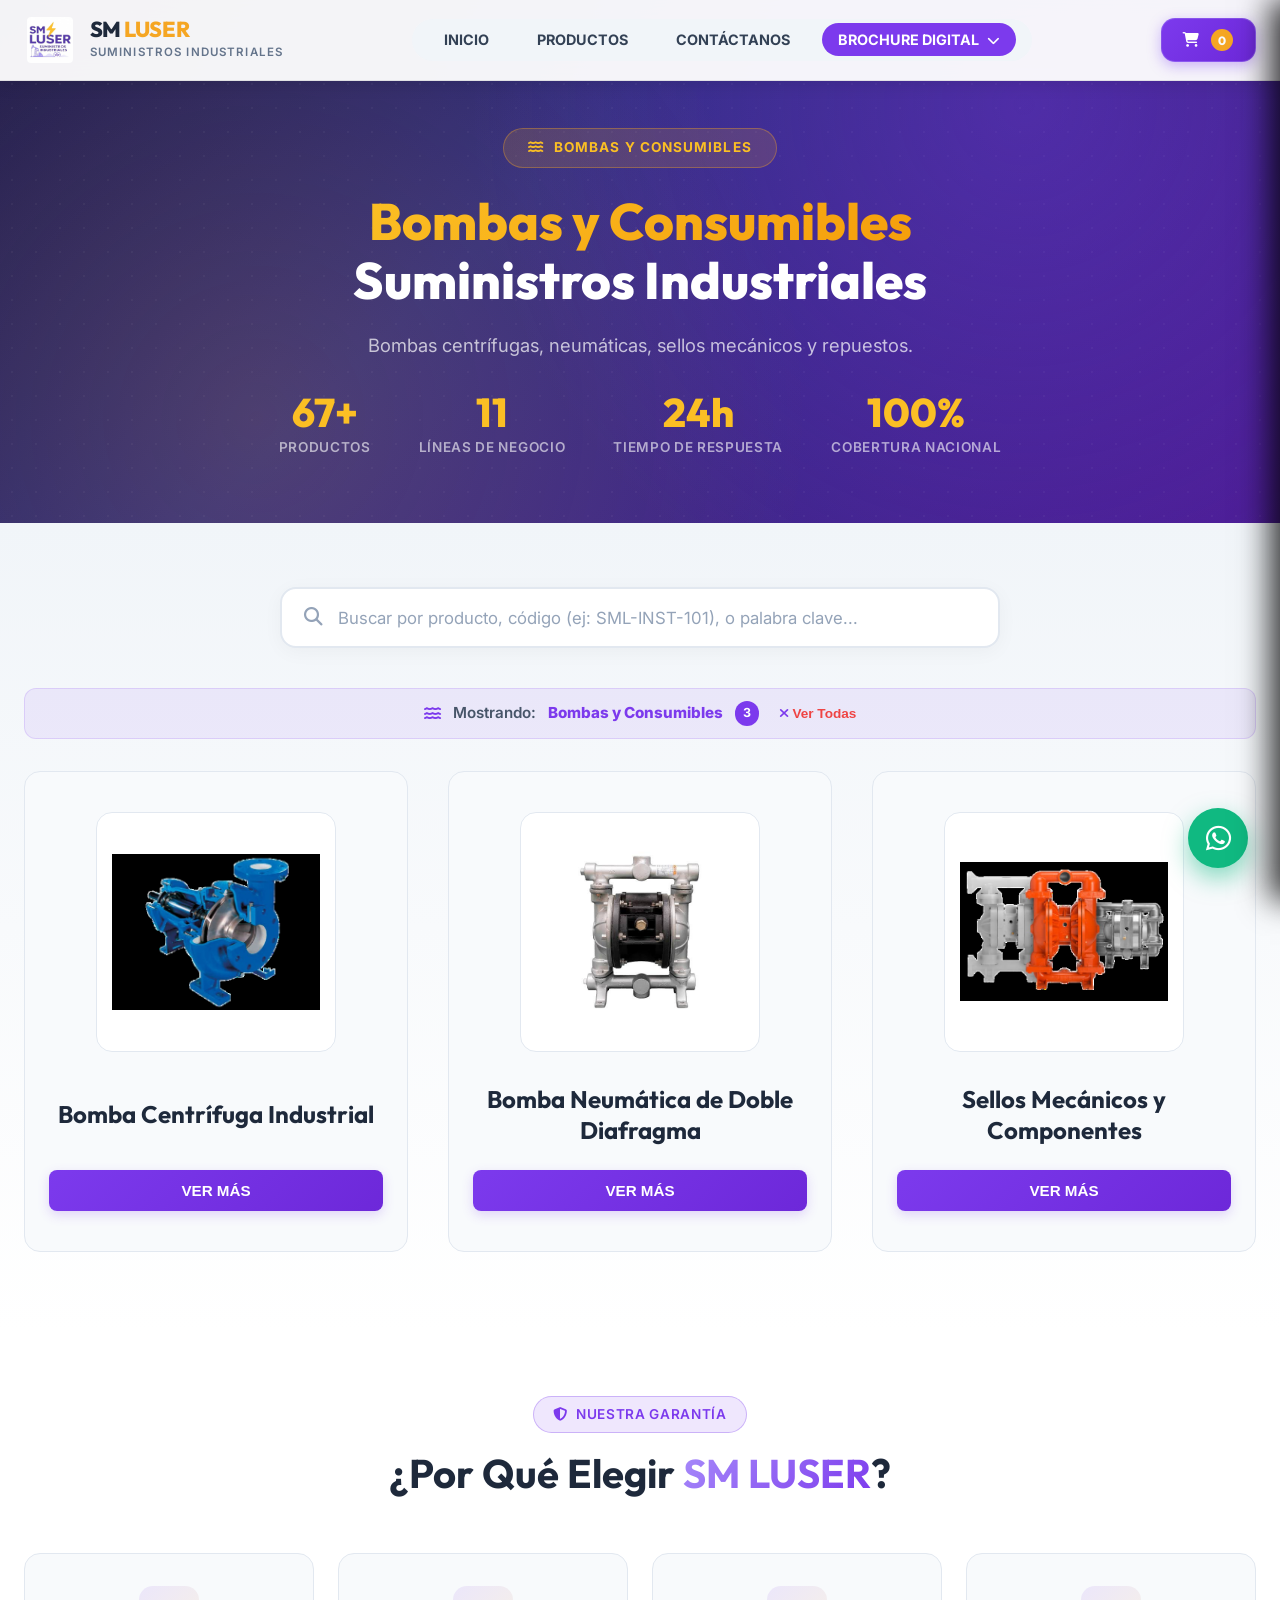
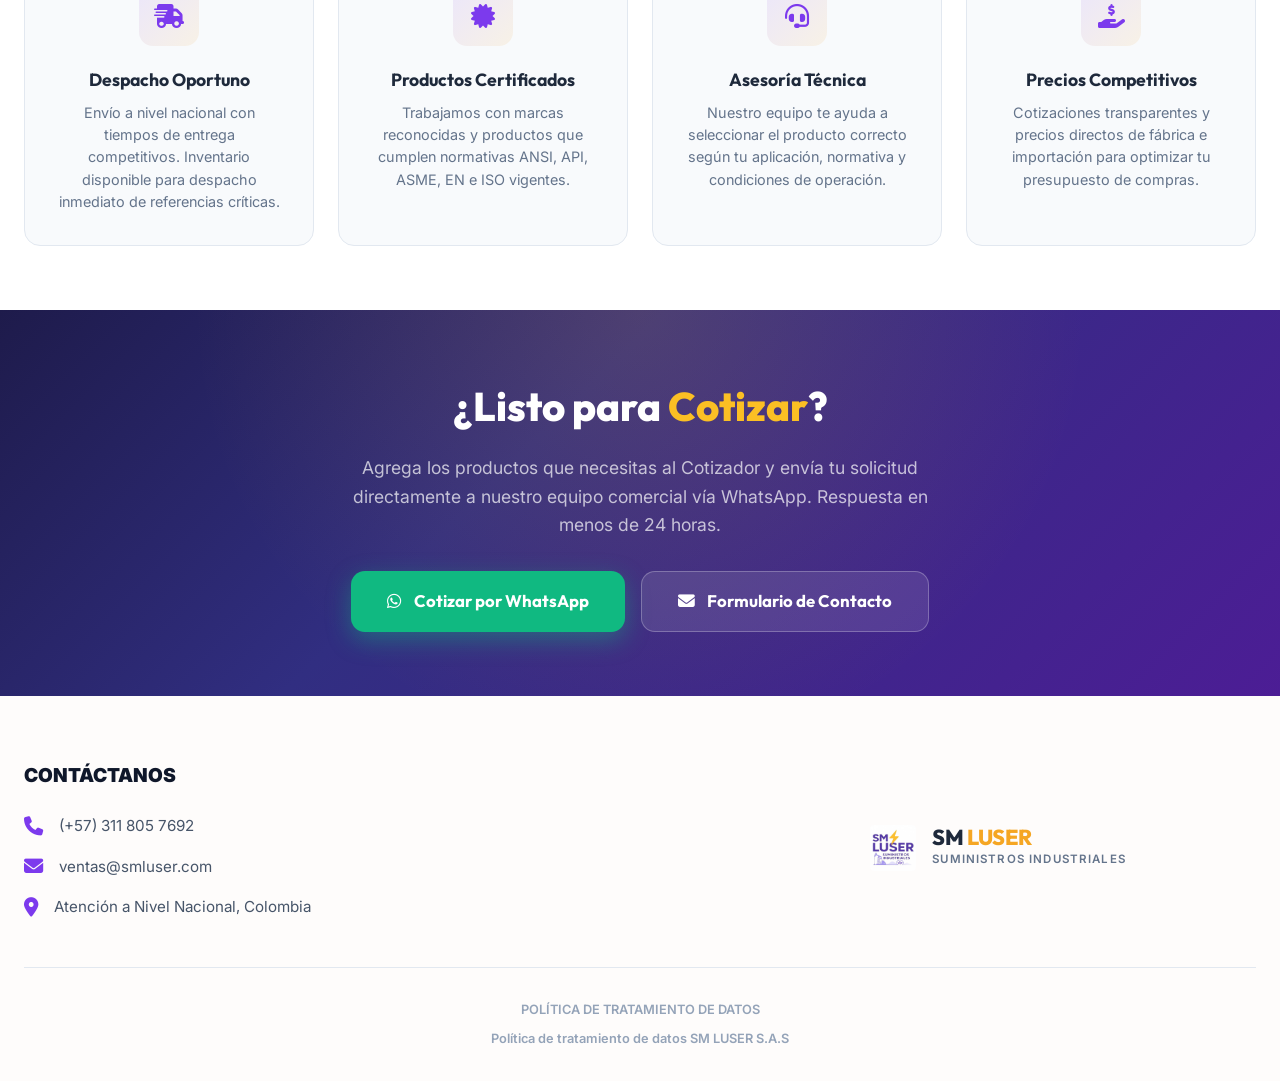
==== bombas.html @ fc77c881 "Actualizar dropdown nav en TODAS las páginas: links directos a cada línea" ====
<!DOCTYPE html>
<html lang="es">
<head>
  <meta charset="UTF-8">
  <meta name="viewport" content="width=device-width, initial-scale=1.0">
  <title>SM LUSER | Brochure Digital — Catálogo de Suministros Industriales</title>
  
  <!-- SEO & Meta Etiquetas -->
  <meta name="description" content="Brochure Digital SM LUSER — Explora nuestras 11 líneas de suministros industriales: Instrumentación, Bombas, Válvulas, Transmisión, Herramientas, EPP, Material Eléctrico y más. Cotiza en línea vía WhatsApp.">
  <meta name="keywords" content="Brochure Digital, Catálogo Industrial, SM LUSER, Suministros Industriales, Instrumentación, Bombas, Válvulas, Rodamientos, EPP, Herramientas, Material Eléctrico, Colombia, Cotizador WhatsApp">

  <!-- Fuentes Tipográficas Google Fonts -->
  <link rel="preconnect" href="https://fonts.googleapis.com">
  <link rel="preconnect" href="https://fonts.gstatic.com" crossorigin>
  <link href="https://fonts.googleapis.com/css2?family=Inter:wght@300;400;500;600;700&family=Outfit:wght@500;600;700;800&display=swap" rel="stylesheet">

  <!-- Iconos FontAwesome 6 -->
  <link rel="stylesheet" href="https://cdnjs.cloudflare.com/ajax/libs/font-awesome/6.4.0/css/all.min.css">

  <!-- Estilos Principales -->
  <link rel="stylesheet" href="css/styles.css">

  <!-- Estilos Exclusivos del Brochure -->
  <style>
    /* ─── BROCHURE HERO BANNER ─── */
    .brochure-hero {
      position: relative;
      z-index: 10;
      background: linear-gradient(135deg, #1e1b4b 0%, #312e81 40%, #4c1d95 100%);
      padding: 6rem 0 4rem;
      overflow: hidden;
    }
    .brochure-hero::before {
      content: '';
      position: absolute;
      top: 0; left: 0; right: 0; bottom: 0;
      background-image: 
        radial-gradient(circle at 20% 80%, rgba(245,166,35,0.15) 0%, transparent 50%),
        radial-gradient(circle at 80% 20%, rgba(124,58,237,0.3) 0%, transparent 50%),
        radial-gradient(rgba(255,255,255,0.04) 1px, transparent 1px);
      background-size: 100% 100%, 100% 100%, 24px 24px;
      pointer-events: none;
    }
    .brochure-hero-content {
      position: relative;
      z-index: 2;
      text-align: center;
      max-width: 860px;
      margin: 0 auto;
    }
    .brochure-hero-badge {
      display: inline-flex;
      align-items: center;
      gap: 0.6rem;
      padding: 0.5rem 1.5rem;
      background: rgba(245,166,35,0.15);
      border: 1px solid rgba(245,166,35,0.35);
      border-radius: 999px;
      color: #fbbf24;
      font-size: 0.85rem;
      font-weight: 700;
      letter-spacing: 0.08em;
      text-transform: uppercase;
      margin-bottom: 1.5rem;
      animation: fadeInDown 0.6s ease;
    }
    .brochure-hero-title {
      font-family: var(--font-heading);
      font-size: 3.2rem;
      font-weight: 800;
      color: #ffffff;
      line-height: 1.15;
      margin-bottom: 1.25rem;
      animation: fadeInDown 0.7s ease;
    }
    .brochure-hero-title span {
      background: linear-gradient(135deg, #fbbf24 0%, #f59e0b 100%);
      -webkit-background-clip: text;
      -webkit-text-fill-color: transparent;
    }
    .brochure-hero-subtitle {
      color: rgba(255,255,255,0.7);
      font-size: 1.15rem;
      line-height: 1.65;
      max-width: 680px;
      margin: 0 auto 2rem;
      animation: fadeInDown 0.8s ease;
    }
    .brochure-hero-stats {
      display: flex;
      justify-content: center;
      gap: 3rem;
      flex-wrap: wrap;
      animation: fadeInUp 0.9s ease;
    }
    .brochure-stat {
      text-align: center;
    }
    .brochure-stat-number {
      font-family: var(--font-heading);
      font-size: 2.5rem;
      font-weight: 800;
      color: #fbbf24;
      line-height: 1;
    }
    .brochure-stat-label {
      color: rgba(255,255,255,0.6);
      font-size: 0.85rem;
      font-weight: 600;
      text-transform: uppercase;
      letter-spacing: 0.05em;
      margin-top: 0.35rem;
    }

    @keyframes fadeInDown {
      from { opacity: 0; transform: translateY(-20px); }
      to { opacity: 1; transform: translateY(0); }
    }
    @keyframes fadeInUp {
      from { opacity: 0; transform: translateY(20px); }
      to { opacity: 1; transform: translateY(0); }
    }

    /* ─── LÍNEAS DE NEGOCIO (CATEGORY SHOWCASE) ─── */
    .brochure-lines-section {
      position: relative;
      z-index: 10;
      background: #ffffff;
      padding: 4rem 0 3rem;
    }
    .brochure-lines-grid {
      display: grid;
      grid-template-columns: repeat(auto-fill, minmax(180px, 1fr));
      gap: 1.25rem;
      margin-top: 2.5rem;
    }
    .brochure-line-card {
      background: #f8fafc;
      border: 1px solid #e2e8f0;
      border-radius: 16px;
      padding: 1.75rem 1rem;
      text-align: center;
      cursor: pointer;
      transition: all 0.3s cubic-bezier(0.4, 0, 0.2, 1);
      position: relative;
      overflow: hidden;
    }
    .brochure-line-card::before {
      content: '';
      position: absolute;
      top: 0; left: 0; right: 0;
      height: 3px;
      background: linear-gradient(90deg, var(--color-accent-purple), var(--color-accent-amber));
      opacity: 0;
      transition: opacity 0.3s ease;
    }
    .brochure-line-card:hover {
      transform: translateY(-6px);
      box-shadow: 0 12px 35px rgba(124,58,237,0.15);
      border-color: rgba(124,58,237,0.25);
    }
    .brochure-line-card:hover::before {
      opacity: 1;
    }
    .brochure-line-card.active-line {
      background: linear-gradient(135deg, #7c3aed 0%, #6d28d9 100%);
      border-color: transparent;
      color: #fff;
      box-shadow: 0 8px 25px rgba(124,58,237,0.35);
    }
    .brochure-line-icon {
      width: 56px;
      height: 56px;
      margin: 0 auto 1rem;
      border-radius: 14px;
      background: rgba(124,58,237,0.1);
      border: 1px solid rgba(124,58,237,0.2);
      display: flex;
      align-items: center;
      justify-content: center;
      font-size: 1.4rem;
      color: var(--color-accent-purple);
      transition: all 0.3s ease;
    }
    .brochure-line-card.active-line .brochure-line-icon {
      background: rgba(255,255,255,0.15);
      border-color: rgba(255,255,255,0.25);
      color: #fbbf24;
    }
    .brochure-line-card:hover .brochure-line-icon {
      transform: scale(1.1);
    }
    .brochure-line-name {
      font-family: var(--font-heading);
      font-size: 0.88rem;
      font-weight: 700;
      color: #334155;
      line-height: 1.3;
    }
    .brochure-line-card.active-line .brochure-line-name {
      color: #ffffff;
    }
    .brochure-line-count {
      display: inline-block;
      margin-top: 0.5rem;
      padding: 0.2rem 0.6rem;
      background: rgba(124,58,237,0.1);
      color: var(--color-accent-purple);
      font-size: 0.72rem;
      font-weight: 700;
      border-radius: 999px;
    }
    .brochure-line-card.active-line .brochure-line-count {
      background: rgba(255,255,255,0.2);
      color: #fbbf24;
    }

    /* ─── CATÁLOGO CON BUSCADOR ─── */
    .brochure-catalog-section {
      position: relative;
      z-index: 10;
      background: linear-gradient(180deg, #f1f5f9 0%, #ffffff 100%);
      padding: 4rem 0 5rem;
    }
    .brochure-search-container {
      max-width: 720px;
      margin: 0 auto 2.5rem;
    }
    .brochure-search-group {
      position: relative;
      display: flex;
      align-items: center;
    }
    .brochure-search-group .search-icon {
      position: absolute;
      left: 1.5rem;
      color: #94a3b8;
      font-size: 1.15rem;
      pointer-events: none;
    }
    .brochure-search-input {
      width: 100%;
      padding: 1.15rem 3.5rem 1.15rem 3.5rem;
      background: #ffffff;
      border: 2px solid #e2e8f0;
      border-radius: 16px;
      color: #1e293b;
      font-family: var(--font-body);
      font-size: 1.05rem;
      transition: all 0.3s ease;
      box-shadow: 0 4px 20px rgba(0,0,0,0.04);
    }
    .brochure-search-input:focus {
      outline: none;
      border-color: var(--color-accent-purple);
      box-shadow: 0 0 0 4px rgba(124,58,237,0.1), 0 8px 30px rgba(0,0,0,0.06);
    }
    .brochure-search-input::placeholder {
      color: #94a3b8;
    }
    .brochure-search-clear {
      position: absolute;
      right: 1.25rem;
      background: none;
      border: none;
      color: #94a3b8;
      cursor: pointer;
      font-size: 1.1rem;
      display: none;
      transition: color 0.2s;
    }
    .brochure-search-clear:hover {
      color: #ef4444;
    }

    /* Active category indicator */
    .brochure-active-category-bar {
      display: flex;
      align-items: center;
      justify-content: center;
      gap: 0.75rem;
      padding: 0.75rem 1.5rem;
      background: rgba(124,58,237,0.08);
      border: 1px solid rgba(124,58,237,0.15);
      border-radius: 12px;
      margin-bottom: 2rem;
      font-size: 0.95rem;
      color: #475569;
      font-weight: 600;
    }
    .brochure-active-category-bar i {
      color: var(--color-accent-purple);
    }
    .brochure-active-category-bar .cat-name {
      color: var(--color-accent-purple);
      font-weight: 800;
    }
    .brochure-active-category-bar .cat-count {
      background: var(--color-accent-purple);
      color: #fff;
      padding: 0.15rem 0.5rem;
      border-radius: 999px;
      font-size: 0.78rem;
      font-weight: 700;
    }
    .brochure-active-category-bar .btn-clear-filter {
      background: none;
      border: none;
      color: #ef4444;
      cursor: pointer;
      font-size: 0.85rem;
      font-weight: 700;
      margin-left: 0.5rem;
      transition: opacity 0.2s;
    }
    .brochure-active-category-bar .btn-clear-filter:hover {
      opacity: 0.7;
    }

    /* Products grid enhanced */
    .brochure-products-grid {
      display: grid;
      grid-template-columns: repeat(auto-fill, minmax(310px, 1fr));
      gap: 1.75rem;
    }

    /* ─── SECCIÓN CONFIANZA ─── */
    .brochure-trust-section {
      position: relative;
      z-index: 10;
      background: #ffffff;
      padding: 4rem 0;
    }
    .brochure-trust-grid {
      display: grid;
      grid-template-columns: repeat(auto-fit, minmax(260px, 1fr));
      gap: 1.5rem;
      margin-top: 2.5rem;
    }
    .brochure-trust-card {
      background: #f8fafc;
      border: 1px solid #e2e8f0;
      border-radius: 16px;
      padding: 2rem;
      text-align: center;
      transition: all 0.3s ease;
    }
    .brochure-trust-card:hover {
      transform: translateY(-4px);
      box-shadow: 0 10px 30px rgba(0,0,0,0.06);
      border-color: rgba(124,58,237,0.2);
    }
    .brochure-trust-icon {
      width: 60px;
      height: 60px;
      margin: 0 auto 1.25rem;
      border-radius: 14px;
      background: linear-gradient(135deg, rgba(124,58,237,0.1), rgba(245,166,35,0.1));
      display: flex;
      align-items: center;
      justify-content: center;
      font-size: 1.5rem;
      color: var(--color-accent-purple);
    }
    .brochure-trust-card h4 {
      font-family: var(--font-heading);
      font-size: 1.1rem;
      font-weight: 700;
      color: #1e293b;
      margin-bottom: 0.5rem;
    }
    .brochure-trust-card p {
      color: #64748b;
      font-size: 0.9rem;
      line-height: 1.55;
    }

    /* ─── CTA SECTION ─── */
    .brochure-cta-section {
      position: relative;
      z-index: 10;
      background: linear-gradient(135deg, #1e1b4b 0%, #312e81 40%, #4c1d95 100%);
      padding: 4rem 0;
      text-align: center;
      overflow: hidden;
    }
    .brochure-cta-section::before {
      content: '';
      position: absolute;
      top: 0; left: 0; right: 0; bottom: 0;
      background: radial-gradient(circle at 50% 0%, rgba(245,166,35,0.15) 0%, transparent 60%);
      pointer-events: none;
    }
    .brochure-cta-content {
      position: relative;
      z-index: 2;
    }
    .brochure-cta-title {
      font-family: var(--font-heading);
      font-size: 2.5rem;
      font-weight: 800;
      color: #fff;
      margin-bottom: 1rem;
    }
    .brochure-cta-title span {
      color: #fbbf24;
    }
    .brochure-cta-text {
      color: rgba(255,255,255,0.7);
      font-size: 1.1rem;
      max-width: 600px;
      margin: 0 auto 2rem;
    }
    .brochure-cta-actions {
      display: flex;
      justify-content: center;
      gap: 1rem;
      flex-wrap: wrap;
    }
    .brochure-cta-btn {
      display: inline-flex;
      align-items: center;
      gap: 0.75rem;
      padding: 1rem 2.25rem;
      border-radius: 14px;
      font-family: var(--font-heading);
      font-weight: 700;
      font-size: 1.05rem;
      text-decoration: none;
      transition: all 0.3s ease;
      border: none;
      cursor: pointer;
    }
    .brochure-cta-btn.primary {
      background: #10b981;
      color: #fff;
      box-shadow: 0 8px 25px rgba(16,185,129,0.4);
    }
    .brochure-cta-btn.primary:hover {
      background: #059669;
      transform: translateY(-3px);
      box-shadow: 0 12px 35px rgba(16,185,129,0.5);
    }
    .brochure-cta-btn.secondary {
      background: rgba(255,255,255,0.1);
      color: #fff;
      border: 1px solid rgba(255,255,255,0.25);
    }
    .brochure-cta-btn.secondary:hover {
      background: rgba(255,255,255,0.2);
      transform: translateY(-3px);
    }

    /* ─── RESPONSIVE ─── */
    @media (max-width: 1024px) {
      .brochure-hero-title { font-size: 2.5rem; }
      .brochure-lines-grid { grid-template-columns: repeat(auto-fill, minmax(150px, 1fr)); }
      .brochure-cta-title { font-size: 2rem; }
    }
    @media (max-width: 768px) {
      .brochure-hero { padding: 5rem 0 3rem; }
      .brochure-hero-title { font-size: 2rem; }
      .brochure-hero-stats { gap: 1.5rem; }
      .brochure-stat-number { font-size: 2rem; }
      .brochure-lines-grid { grid-template-columns: repeat(auto-fill, minmax(130px, 1fr)); gap: 0.75rem; }
      .brochure-line-card { padding: 1.25rem 0.75rem; }
      .brochure-line-icon { width: 46px; height: 46px; font-size: 1.1rem; }
      .brochure-products-grid { grid-template-columns: 1fr; }
      .brochure-cta-title { font-size: 1.6rem; }
      .brochure-cta-actions { flex-direction: column; align-items: center; }
    }
    @media (max-width: 480px) {
      .brochure-hero-title { font-size: 1.65rem; }
      .brochure-hero-subtitle { font-size: 0.95rem; }
      .brochure-lines-grid { grid-template-columns: repeat(3, 1fr); }
      .brochure-line-name { font-size: 0.75rem; }
    }
  </style>
</head>
<body>

  <!-- VIDEO FIJO DE FONDO -->
  <video autoplay muted loop playsinline class="hero-bg-video-fixed">
    <source src="images/Video inicio.mp4" type="video/mp4">
  </video>
  <div class="video-overlay-fixed"></div>

  <!-- HEADER ESTILO TERMOVAL -->
  <header class="header termoval-header">
    <div class="container header-container">
      <a href="index.html" class="logo-wrapper">
        <div class="logo-img-container" style="border: none; box-shadow: none; background: transparent;">
          <img src="images/SM LUSER.jpg" alt="SM LUSER Logo" onerror="this.style.display='none'; document.getElementById('logoFallback').style.display='block';">
          <span id="logoFallback" class="logo-fallback-badge" style="display: none;">SM</span>
        </div>
        <div class="logo-text-block">
          <span class="logo-brand-name">SM <span>LUSER</span></span>
          <span class="logo-brand-tagline">Suministros Industriales</span>
        </div>
      </a>

      <nav class="termoval-nav">
        <ul class="nav-menu termo-nav-menu">
          <li><a href="index.html" class="nav-link">INICIO</a></li>
          <li><a href="index.html#productos" class="nav-link">PRODUCTOS</a></li>
          <li><a href="contacto.html" class="nav-link">CONTÁCTANOS</a></li>
          <li class="nav-dropdown">
            <a href="catalogo.html" class="nav-link active-pill">BROCHURE DIGITAL <i class="fa-solid fa-chevron-down" style="font-size: 0.8rem; margin-left: 5px;"></i></a>
            <div class="nav-dropdown-content">
              <a href="instrumentacion.html">Instrumentación</a>
              <a href="bombas.html">Bombas y Consumibles</a>
              <a href="fluidos.html">Manejo y Control de Fluidos</a>
              <a href="transmision.html">Transmisión de Potencia</a>
              <a href="herramientas_ind.html">Herramientas Industriales</a>
              <a href="electrico.html">Productos Eléctricos</a>
              <a href="herramientas_man.html">Herramientas Manuales</a>
              <a href="mangueras.html">Mangueras y Conectores</a>
              <a href="pinturas.html">Pinturas</a>
              <a href="epp.html">Elementos de Protección</a>
              <a href="lubricantes.html">Lubricantes y Adhesivos</a>
            </div>
          </li>
      </nav>

      <div class="header-actions">
        <button class="btn-header-cotizador" onclick="toggleCotizadorDrawer(true)">
          <i class="fa-solid fa-cart-shopping"></i>
          <span class="cotizador-counter-badge">0</span>
        </button>
        <button class="mobile-nav-toggle" aria-label="Menú Móvil">
          <i class="fa-solid fa-bars"></i>
        </button>
      </div>
    </div>
  </header>

  <!-- BROCHURE HERO BANNER -->
  <section class="brochure-hero" style="padding-top: 8rem;">
    <div class="container">
      <div class="brochure-hero-content">
        <span class="brochure-hero-badge">
          <i class="fa-solid fa-book-open"></i> Brochure Digital 2025
        </span>
        <h1 class="brochure-hero-title">
          Catálogo Completo de<br><span>Suministros Industriales</span>
        </h1>
        <p class="brochure-hero-subtitle">
          Explora nuestras 11 líneas de negocio con más de 30 referencias especializadas. 
          Encuentra el producto que necesitas y solicita tu cotización directa por WhatsApp.
        </p>
        <div class="brochure-hero-stats">
          <div class="brochure-stat">
            <div class="brochure-stat-number" id="statProducts">30+</div>
            <div class="brochure-stat-label">Productos</div>
          </div>
          <div class="brochure-stat">
            <div class="brochure-stat-number">11</div>
            <div class="brochure-stat-label">Líneas de Negocio</div>
          </div>
          <div class="brochure-stat">
            <div class="brochure-stat-number">24h</div>
            <div class="brochure-stat-label">Tiempo de Respuesta</div>
          </div>
          <div class="brochure-stat">
            <div class="brochure-stat-number">100%</div>
            <div class="brochure-stat-label">Cobertura Nacional</div>
          </div>
        </div>
      </div>
    </div>
  </section>



  <!-- CATÁLOGO DE PRODUCTOS -->
  <section id="catalogo" class="brochure-catalog-section">
    <div class="container">
      <!-- Buscador -->
      <div class="brochure-search-container" style="margin-bottom: 1rem;">
        <div class="brochure-search-group">
          <i class="fa-solid fa-magnifying-glass search-icon"></i>
          <input type="text" id="searchInput" class="brochure-search-input" placeholder="Buscar por producto, código (ej: SML-INST-101), o palabra clave...">
          <button id="searchClearBtn" class="brochure-search-clear" onclick="resetSearch()"><i class="fa-solid fa-xmark"></i></button>
        </div>
      </div>

      <!-- Submenú de Líneas de Negocio -->
      <div id="categoryTabsContainer" class="brochure-category-tabs" style="display: flex; gap: 1rem; overflow-x: auto; padding: 1rem 0; margin-bottom: 2rem; border-bottom: 2px solid #f1f5f9; scrollbar-width: none; -ms-overflow-style: none;"></div>
      <style>
        .brochure-category-tabs::-webkit-scrollbar { display: none; }
        .brochure-category-tabs .category-tab-btn {
          flex: 0 0 auto; padding: 0.75rem 1.5rem; border: none; background: #f8fafc; border-radius: 50px; font-weight: 600; color: #475569; cursor: pointer; transition: all 0.3s;
        }
        .brochure-category-tabs .category-tab-btn:hover { background: #e2e8f0; color: #0f172a; }
        .brochure-category-tabs .category-tab-btn.active { background: #7c3aed; color: #fff; box-shadow: 0 4px 12px rgba(124,58,237,0.3); }
        .brochure-category-tabs .category-tab-btn i { margin-right: 0.5rem; }
        .brochure-category-tabs .category-tab-count { margin-left: 0.5rem; background: rgba(0,0,0,0.1); padding: 2px 8px; border-radius: 20px; font-size: 0.8rem; }
      </style>

      <!-- Subfiltros -->
      <div id="subfiltersContainer" class="subfilters-container"></div>

      <!-- Active Category Indicator -->
      <div id="activeCategoryBar" class="brochure-active-category-bar" style="display: none;"></div>

      <!-- Grid de Productos -->
      <div id="productsGrid" class="brochure-products-grid"></div>
    </div>
  </section>

  <!-- POR QUÉ ELEGIRNOS -->
  <section class="brochure-trust-section">
    <div class="container">
      <div class="section-title-wrapper">
        <span class="section-badge" style="color: var(--color-accent-purple);"><i class="fa-solid fa-shield-halved"></i> Nuestra Garantía</span>
        <h2 class="section-title">¿Por Qué Elegir <span>SM LUSER</span>?</h2>
      </div>
      <div class="brochure-trust-grid">
        <div class="brochure-trust-card">
          <div class="brochure-trust-icon"><i class="fa-solid fa-truck-fast"></i></div>
          <h4>Despacho Oportuno</h4>
          <p>Envío a nivel nacional con tiempos de entrega competitivos. Inventario disponible para despacho inmediato de referencias críticas.</p>
        </div>
        <div class="brochure-trust-card">
          <div class="brochure-trust-icon"><i class="fa-solid fa-certificate"></i></div>
          <h4>Productos Certificados</h4>
          <p>Trabajamos con marcas reconocidas y productos que cumplen normativas ANSI, API, ASME, EN e ISO vigentes.</p>
        </div>
        <div class="brochure-trust-card">
          <div class="brochure-trust-icon"><i class="fa-solid fa-headset"></i></div>
          <h4>Asesoría Técnica</h4>
          <p>Nuestro equipo te ayuda a seleccionar el producto correcto según tu aplicación, normativa y condiciones de operación.</p>
        </div>
        <div class="brochure-trust-card">
          <div class="brochure-trust-icon"><i class="fa-solid fa-hand-holding-dollar"></i></div>
          <h4>Precios Competitivos</h4>
          <p>Cotizaciones transparentes y precios directos de fábrica e importación para optimizar tu presupuesto de compras.</p>
        </div>
      </div>
    </div>
  </section>

  <!-- CTA: COTIZA AHORA -->
  <section class="brochure-cta-section">
    <div class="container">
      <div class="brochure-cta-content">
        <h2 class="brochure-cta-title">¿Listo para <span>Cotizar</span>?</h2>
        <p class="brochure-cta-text">
          Agrega los productos que necesitas al Cotizador y envía tu solicitud directamente a nuestro equipo comercial vía WhatsApp. Respuesta en menos de 24 horas.
        </p>
        <div class="brochure-cta-actions">
          <a href="https://wa.me/573118057692?text=Hola%20SM%20LUSER,%20quisiera%20solicitar%20una%20cotización%20de%20suministros%20industriales" target="_blank" class="brochure-cta-btn primary">
            <i class="fa-brands fa-whatsapp"></i> Cotizar por WhatsApp
          </a>
          <a href="contacto.html" class="brochure-cta-btn secondary">
            <i class="fa-solid fa-envelope"></i> Formulario de Contacto
          </a>
        </div>
      </div>
    </div>
  </section>

  <!-- FOOTER -->
  <footer id="contacto" class="termo-footer">
    <div class="container">
      <div class="termo-footer-grid">
        <div class="termo-footer-left">
          <h3 class="termo-footer-title">CONTÁCTANOS</h3>
          <ul class="termo-contact-list">
            <li><i class="fa-solid fa-phone"></i> (+57) 311 805 7692</li>
            <li><i class="fa-solid fa-envelope"></i> ventas@smluser.com</li>
            <li><i class="fa-solid fa-location-dot"></i> Atención a Nivel Nacional, Colombia</li>
          </ul>
        </div>
        <div class="termo-footer-center">
          <!-- Espacio para pagos o logos extras (opcional) -->
        </div>
        <div class="termo-footer-right">
          <a href="#" class="logo-wrapper termo-footer-logo-wrapper">
            <div class="logo-img-container" style="border: none; box-shadow: none; background: transparent;">
              <img src="images/SM LUSER.jpg" alt="SM LUSER Logo" onerror="this.style.display='none';">
            </div>
            <div class="logo-text-block">
              <span class="logo-brand-name">SM <span>LUSER</span></span>
              <span class="logo-brand-tagline">Suministros Industriales</span>
            </div>
          </a>
        </div>
      </div>
      <div class="termo-footer-bottom">
        <p>POLÍTICA DE TRATAMIENTO DE DATOS</p>
        <p>Política de tratamiento de datos SM LUSER S.A.S</p>
      </div>
    </div>
  </footer>

  <!-- PANEL LATERAL COTIZADOR -->
  <div id="drawerOverlay" class="drawer-overlay" onclick="toggleCotizadorDrawer(false)"></div>
  <div id="drawerPanel" class="drawer-panel">
    <div class="drawer-header">
      <h3><i class="fa-solid fa-cart-flatbed" style="color: var(--color-accent-amber);"></i> Mi Cotización SM LUSER</h3>
      <button class="drawer-close-btn" onclick="toggleCotizadorDrawer(false)"><i class="fa-solid fa-xmark"></i></button>
    </div>
    <div class="drawer-body">
      <div id="cartItemsList" class="cart-items-list"></div>
    </div>
    <div class="drawer-footer">
      <label for="quoteNotesInput" class="form-label" style="font-size: 0.85rem;">Observaciones / Detalles de Despacho (Opcional):</label>
      <textarea id="quoteNotesInput" class="quote-notes-input" placeholder="Ej. Requiero que incluya ficha técnica y envío a Medellín..."></textarea>
      <button class="btn-send-whatsapp-quote" onclick="sendWhatsAppQuote()">
        <i class="fa-brands fa-whatsapp"></i> Enviar Cotización a WhatsApp
      </button>
    </div>
  </div>

  <!-- MODAL FICHA TÉCNICA -->
  <div id="productModalBackdrop" class="modal-backdrop">
    <div class="modal-card">
      <button class="modal-close-btn" onclick="closeProductModal()"><i class="fa-solid fa-xmark"></i></button>
      <div id="productModalBody" class="modal-body"></div>
    </div>
  </div>

  <!-- BOTÓN FLOTANTE WHATSAPP -->
  <a href="https://wa.me/573118057692?text=Hola%20SM%20LUSER,%20quisiera%20solicitar%20información%20sobre%20sus%20productos" 
     target="_blank" 
     class="whatsapp-float-btn" 
     title="Chatear por WhatsApp con SM LUSER">
    <i class="fa-brands fa-whatsapp"></i>
  </a>

  <!-- Carga de Scripts -->
  <!-- Lightbox -->
  <div id="lightbox" onclick="document.getElementById('lightbox').style.display='none'">
    <span class="lightbox-close">&times;</span>
    <img class="lightbox-content" id="lightbox-img">
    <div id="lightbox-caption"></div>
  </div>

  <script src="js/products.js"></script>
  <script src="js/app.js"></script>

  <!-- Brochure-specific init -->
  <script>
    // Render category line cards
    function renderBrochureLines() {
      const grid = document.getElementById('brochureLinesGrid');
      if (!grid || !window.CATEGORIES_DATA) return;

      grid.innerHTML = window.CATEGORIES_DATA.map(cat => `
        <div class="brochure-line-card ${state.activeCategory === cat.id ? 'active-line' : ''}" 
             onclick="setBrochureCategory('${cat.id}')">
          <div class="brochure-line-icon">
            <i class="fa-solid ${cat.icon}"></i>
          </div>
          <div class="brochure-line-name">${cat.name}</div>
        </div>
      `).join('');
    }

    function setBrochureCategory(catId) {
      state.activeCategory = catId;
      renderBrochureLines();
      renderProductsGrid();
      updateActiveCategoryBar();
      
      // Scroll to catalog
      const catalogSection = document.getElementById('catalogo');
      if (catalogSection) {
        catalogSection.scrollIntoView({ behavior: 'smooth', block: 'start' });
      }
    }

    function updateActiveCategoryBar() {
      const bar = document.getElementById('activeCategoryBar');
      if (!bar) return;

      if (state.activeCategory === 'todas') {
        bar.style.display = 'none';
        return;
      }

      const cat = window.CATEGORIES_DATA.find(c => c.id === state.activeCategory);
      if (!cat) return;

      const count = window.PRODUCTS_DATA.filter(p => p.category === state.activeCategory).length;

      bar.style.display = 'flex';
      bar.innerHTML = `
        <i class="fa-solid ${cat.icon}"></i>
        <span>Mostrando: </span>
        <span class="cat-name">${cat.name}</span>
        <span class="cat-count">${count}</span>
        <button class="btn-clear-filter" onclick="setBrochureCategory('todas')">
          <i class="fa-solid fa-xmark"></i> Ver Todas
        </button>
      `;
    }

    // Update product count stat dynamically
    function updateStatProducts() {
      const el = document.getElementById('statProducts');
      if (el && window.PRODUCTS_DATA) {
        el.textContent = window.PRODUCTS_DATA.length + '+';
      }
    }

    // Override the reset search to also update brochure UI
    const _originalResetSearch = window.resetSearch;
    window.resetSearch = function() {
      if (_originalResetSearch) _originalResetSearch();
      renderBrochureLines();
      updateActiveCategoryBar();
    };

    // Init brochure on DOM ready
    document.addEventListener('DOMContentLoaded', () => {
      renderBrochureLines();
      updateActiveCategoryBar();
      updateStatProducts();
      highlightActiveDropdownItem();
      personalizeHeroForCategory();
    });

    // Highlight the active dropdown item in the nav
    function highlightActiveDropdownItem() {
      const path = window.location.pathname;
      const dropdownLinks = document.querySelectorAll('.nav-dropdown-content a');
      dropdownLinks.forEach(link => {
        const href = link.getAttribute('href') || '';
        if (href && path.endsWith(href)) {
          link.classList.add('active-dropdown-item');
        }
      });
    }

    // Personalize hero banner when filtering by category
    function personalizeHeroForCategory() {
      const path = window.location.pathname;
      if (!window.CATEGORIES_DATA) return;

      let activeCatId = null;
      window.CATEGORIES_DATA.forEach(c => {
        if (c.id !== 'todas' && path.includes(c.id + '.html')) {
          activeCatId = c.id;
        }
      });
      
      if (!activeCatId) return;

      const cat = window.CATEGORIES_DATA.find(c => c.id === activeCatId);
      if (!cat) return;

      const heroTitle = document.querySelector('.brochure-hero-title');
      const heroSubtitle = document.querySelector('.brochure-hero-subtitle');
      const heroBadge = document.querySelector('.brochure-hero-badge');

      if (heroTitle) {
        heroTitle.innerHTML = `<span>${cat.name}</span><br>Suministros Industriales`;
      }
      if (heroSubtitle) {
        heroSubtitle.textContent = cat.description || `Explora nuestra línea completa de ${cat.name}. Solicita tu cotización directa por WhatsApp.`;
      }
      if (heroBadge) {
        heroBadge.innerHTML = `<i class="fa-solid ${cat.icon}"></i> ${cat.name}`;
      }
    }

    // Expose
    window.setBrochureCategory = setBrochureCategory;
  </script>
</body>
</html>
---- css/styles.css ----
/* ==========================================================================
   SISTEMA DE DISEÃ‘O E INFORMACIÃ“N VISUAL - SM LUSER (SUMINISTROS INDUSTRIALES)
   Inspirado en estÃ©tica industrial premium tipo Termovalsa.com
   ========================================================================== */

/* Variables Globales de Color y TipografÃ­a â€” Paleta SM LUSER (Acentos Morados/Ã mbar) */
:root {
  /* Fondos claros (Light Mode) */
  --bg-dark-primary: #ffffff;
  --bg-dark-secondary: #f8fafc;
  --bg-card: #ffffff;
  --bg-card-hover: #f1f5f9;
  --bg-glass: rgba(255, 255, 255, 0.85);
  
  --color-accent-purple: #7c3aed;
  --color-accent-purple-light: #a78bfa;
  --color-accent-purple-glow: rgba(124, 58, 237, 0.2);
  --color-accent-amber: #f5a623;
  --color-accent-emerald: #10b981;
  --color-accent-lavender: #c4b5fd;

  --text-main: #1e293b;
  --text-muted: #64748b;
  --text-dark: #f8fafc;

  --border-subtle: rgba(0, 0, 0, 0.08);
  --border-glow: rgba(124, 58, 237, 0.3);

  --font-heading: 'Outfit', -apple-system, sans-serif;
  --font-body: 'Inter', -apple-system, sans-serif;

  --radius-sm: 8px;
  --radius-md: 14px;
  --radius-lg: 20px;
  --radius-full: 9999px;

  --shadow-main: 0 20px 25px -5px rgba(0, 0, 0, 0.5), 0 8px 10px -6px rgba(0, 0, 0, 0.5);
  --shadow-glow: 0 0 25px rgba(124, 58, 237, 0.25);
  --transition-fast: all 0.25s cubic-bezier(0.4, 0, 0.2, 1);
  --transition-smooth: all 0.4s cubic-bezier(0.16, 1, 0.3, 1);
}

/* Reset BÃ¡sico y Scrollbar */
*, *::before, *::after {
  box-sizing: border-box;
  margin: 0;
  padding: 0;
}

html {
  scroll-behavior: smooth;
  font-size: 16px;
}

body {
  font-family: var(--font-body);
  background-color: var(--bg-dark-primary);
  color: var(--text-main);
  line-height: 1.6;
  overflow-x: hidden;
  -webkit-font-smoothing: antialiased;
}

::-webkit-scrollbar {
  width: 10px;
}
::-webkit-scrollbar-track {
  background: var(--bg-dark-primary);
}
::-webkit-scrollbar-thumb {
  background: #1e293b;
  border-radius: 5px;
  border: 2px solid var(--bg-dark-primary);
}
::-webkit-scrollbar-thumb:hover {
  background: var(--color-accent-purple);
}

/* Utilidades Comunes */
.container {
  width: 100%;
  max-width: 1320px;
  margin: 0 auto;
  padding: 0 1.5rem;
}

.section-padding {
  padding: 5rem 0;
}

.section-title-wrapper {
  text-align: center;
  margin-bottom: 3.5rem;
}

.section-badge {
  display: inline-flex;
  align-items: center;
  gap: 0.5rem;
  padding: 0.4rem 1.2rem;
  background: rgba(124, 58, 237, 0.12);
  border: 1px solid rgba(124, 58, 237, 0.3);
  color: var(--color-accent-lavender);
  border-radius: var(--radius-full);
  font-size: 0.85rem;
  font-weight: 600;
  letter-spacing: 0.05em;
  text-transform: uppercase;
  margin-bottom: 1rem;
}

.section-title {
  font-family: var(--font-heading);
  font-size: 2.5rem;
  font-weight: 700;
  color: var(--text-main);
  line-height: 1.2;
}

.section-title span {
  background: linear-gradient(135deg, #a78bfa 0%, #7c3aed 100%);
  -webkit-background-clip: text;
  -webkit-text-fill-color: transparent;
}

.section-subtitle {
  color: var(--text-muted);
  font-size: 1.1rem;
  max-width: 700px;
  margin: 0.75rem auto 0;
}

/* --------------------------------------------------------------------------
   1. BARRA SUPERIOR DE CONTACTO (TOPBAR)
   -------------------------------------------------------------------------- */
.topbar {
  background: var(--color-accent-purple);
  border-bottom: 1px solid var(--border-subtle);
  font-size: 0.85rem;
  padding: 0.6rem 0;
  color: #ffffff;
}

.topbar-container {
  display: flex;
  justify-content: space-between;
  align-items: center;
  flex-wrap: wrap;
  gap: 1rem;
}

.topbar-info {
  display: flex;
  align-items: center;
  gap: 1.5rem;
}

.topbar-item {
  display: flex;
  align-items: center;
  gap: 0.5rem;
}

.topbar-item i {
  color: var(--color-accent-amber);
}

.topbar-item a {
  color: #ffffff;
  text-decoration: none;
  transition: var(--transition-fast);
}

.topbar-item a:hover {
  color: var(--color-accent-amber);
}

.topbar-actions {
  display: flex;
  align-items: center;
  gap: 1rem;
}

.badge-national {
  background: rgba(16, 185, 129, 0.15);
  color: var(--color-accent-emerald);
  border: 1px solid rgba(16, 185, 129, 0.3);
  padding: 0.2rem 0.75rem;
  border-radius: var(--radius-full);
  font-size: 0.75rem;
  font-weight: 600;
}

/* --------------------------------------------------------------------------
   2. HEADER & NAVEGACIÃ“N STICKY
   -------------------------------------------------------------------------- */
.header {
  position: sticky;
  top: 0;
  z-index: 1000;
  background: var(--bg-glass);
  backdrop-filter: blur(16px);
  -webkit-backdrop-filter: blur(16px);
  border-bottom: 1px solid var(--border-subtle);
  transition: var(--transition-fast);
}

.header-container {
  display: flex;
  align-items: center;
  justify-content: space-between;
  height: 80px;
}

/* Logotipo de la Empresa */
.logo-wrapper {
  display: flex;
  align-items: center;
  gap: 0.85rem;
  text-decoration: none;
  color: var(--text-main);
}

.logo-img-container {
  width: 52px;
  height: 52px;
  border-radius: var(--radius-sm);
  background: #ffffff;
  border: 1px solid var(--border-glow);
  display: flex;
  align-items: center;
  justify-content: center;
  overflow: hidden;
  box-shadow: 0 0 15px rgba(124, 58, 237, 0.2);
  padding: 3px;
}

.logo-img-container img {
  width: 100%;
  height: 100%;
  object-fit: contain;
  border-radius: 4px;
}

.logo-fallback-badge {
  font-family: var(--font-heading);
  font-weight: 800;
  font-size: 1.25rem;
  color: var(--color-accent-purple);
}

.logo-text-block {
  display: flex;
  flex-direction: column;
}

.logo-brand-name {
  font-family: var(--font-heading);
  font-size: 1.35rem;
  font-weight: 800;
  letter-spacing: -0.02em;
  line-height: 1;
  color: #1e293b; /* SM: Slate Oscuro */
}

.logo-brand-name span {
  color: var(--color-accent-amber); /* LUSER: Ámbar */
}

.logo-brand-tagline {
  font-size: 0.72rem;
  color: #64748b; /* Suministros Industriales: Gris/Morado apagado */
  letter-spacing: 0.1em;
  text-transform: uppercase;
  font-weight: 600;
  margin-top: 2px;
}

/* MenÃº de NavegaciÃ³n */
.nav-menu {
  display: flex;
  align-items: center;
  gap: 2rem;
  list-style: none;
}

.nav-link {
  color: var(--text-muted);
  text-decoration: none;
  font-weight: 500;
  font-size: 0.95rem;
  transition: var(--transition-fast);
  position: relative;
  padding: 0.5rem 0;
}

.nav-link:hover, .nav-link.active {
  color: var(--text-main);
}

.nav-link::after {
  content: '';
  position: absolute;
  bottom: 0;
  left: 0;
  width: 0;
  height: 2px;
  background: linear-gradient(90deg, var(--color-accent-purple), var(--color-accent-amber));
  transition: var(--transition-fast);
  border-radius: 2px;
}

.nav-link:hover::after, .nav-link.active::after {
  width: 100%;
}

/* Acciones del Header (Buscador y BotÃ³n Cotizador) */
.header-actions {
  display: flex;
  align-items: center;
  gap: 1.25rem;
}

.btn-header-cotizador {
  position: relative;
  display: inline-flex;
  align-items: center;
  gap: 0.75rem;
  padding: 0.65rem 1.35rem;
  background: linear-gradient(135deg, #7c3aed 0%, #6d28d9 100%);
  color: #ffffff;
  border: 1px solid rgba(167, 139, 250, 0.4);
  border-radius: var(--radius-md);
  font-family: var(--font-heading);
  font-weight: 600;
  font-size: 0.9rem;
  cursor: pointer;
  transition: var(--transition-fast);
  box-shadow: 0 4px 14px rgba(124, 58, 237, 0.35);
}

.btn-header-cotizador:hover {
  transform: translateY(-2px);
  box-shadow: 0 6px 20px rgba(124, 58, 237, 0.5);
  background: linear-gradient(135deg, #a78bfa 0%, #7c3aed 100%);
}

.cotizador-counter-badge {
  display: flex;
  align-items: center;
  justify-content: center;
  min-width: 22px;
  height: 22px;
  padding: 0 6px;
  background: var(--color-accent-amber);
  color: var(--text-dark);
  border-radius: var(--radius-full);
  font-size: 0.75rem;
  font-weight: 800;
}

.btn-guide-trigger {
  background: rgba(255, 255, 255, 0.05);
  border: 1px solid var(--border-subtle);
  color: var(--text-muted);
  padding: 0.65rem 1rem;
  border-radius: var(--radius-md);
  font-size: 0.85rem;
  font-weight: 500;
  cursor: pointer;
  display: flex;
  align-items: center;
  gap: 0.5rem;
  transition: var(--transition-fast);
}

.btn-guide-trigger:hover {
  background: rgba(255, 255, 255, 0.1);
  color: var(--text-main);
  border-color: rgba(255, 255, 255, 0.2);
}

.mobile-nav-toggle {
  display: none;
  background: none;
  border: none;
  color: var(--text-main);
  font-size: 1.5rem;
  cursor: pointer;
}

/* --------------------------------------------------------------------------
   3. HERO PRINCIPAL BANNER DE ALTO IMPACTO (ESTILO TERMOVALSA)
   -------------------------------------------------------------------------- */
.hero {
  position: relative;
  min-height: 85vh;
  display: flex;
  align-items: center;
  background: radial-gradient(circle at 70% 30%, rgba(124, 58, 237, 0.15) 0%, transparent 60%),
              radial-gradient(circle at 10% 80%, rgba(245, 158, 11, 0.08) 0%, transparent 50%),
              var(--bg-dark-primary);
  overflow: hidden;
  padding: 4rem 0;
}

.hero::before {
  content: '';
  position: absolute;
  top: 0;
  left: 0;
  right: 0;
  bottom: 0;
  background-image: radial-gradient(rgba(0, 0, 0, 0.05) 1px, transparent 1px);
  background-size: 32px 32px;
  pointer-events: none;
}

.hero-grid {
  display: grid;
  grid-template-columns: 1.1fr 0.9fr;
  gap: 3.5rem;
  align-items: center;
}

.hero-content {
  z-index: 2;
}

.hero-tag {
  display: inline-flex;
  align-items: center;
  gap: 0.6rem;
  padding: 0.5rem 1.25rem;
  background: rgba(124, 58, 237, 0.1);
  border: 1px solid rgba(124, 58, 237, 0.2);
  border-radius: var(--radius-full);
  color: var(--color-accent-purple);
  font-size: 0.88rem;
  font-weight: 700;
  margin-bottom: 1.5rem;
  box-shadow: 0 0 15px rgba(124, 58, 237, 0.1);
}

.hero-tag i {
  color: var(--color-accent-amber);
}

.hero-title {
  font-family: var(--font-heading);
  font-size: 3.4rem;
  font-weight: 800;
  line-height: 1.12;
  letter-spacing: -0.03em;
  margin-bottom: 1.5rem;
}

.hero-title span.text-highlight {
  background: linear-gradient(135deg, var(--color-accent-purple) 0%, var(--color-accent-amber) 100%);
  -webkit-background-clip: text;
  -webkit-text-fill-color: transparent;
}

.hero-title span.text-amber {
  background: linear-gradient(135deg, #fbbf24 0%, #f59e0b 100%);
  -webkit-background-clip: text;
  -webkit-text-fill-color: transparent;
}

.hero-description {
  font-size: 1.15rem;
  color: var(--text-muted);
  margin-bottom: 2.5rem;
  max-width: 620px;
  line-height: 1.7;
}

.hero-actions {
  display: flex;
  align-items: center;
  gap: 1.25rem;
  flex-wrap: wrap;
  margin-bottom: 3rem;
}

.btn-primary-hero {
  display: inline-flex;
  align-items: center;
  gap: 0.75rem;
  padding: 1rem 2.25rem;
  background: linear-gradient(135deg, #7c3aed 0%, #6d28d9 100%);
  color: #ffffff;
  font-family: var(--font-heading);
  font-weight: 700;
  font-size: 1.05rem;
  border-radius: var(--radius-md);
  text-decoration: none;
  box-shadow: 0 10px 25px -5px rgba(124, 58, 237, 0.5);
  transition: var(--transition-fast);
  border: 1px solid rgba(167, 139, 250, 0.4);
}

.btn-primary-hero:hover {
  transform: translateY(-3px);
  box-shadow: 0 15px 30px -5px rgba(124, 58, 237, 0.7);
  background: linear-gradient(135deg, #a78bfa 0%, #7c3aed 100%);
}

.btn-whatsapp-hero {
  display: inline-flex;
  align-items: center;
  gap: 0.75rem;
  padding: 1rem 2rem;
  background: rgba(16, 185, 129, 0.12);
  color: #34d399;
  border: 1px solid rgba(16, 185, 129, 0.4);
  font-family: var(--font-heading);
  font-weight: 700;
  font-size: 1.05rem;
  border-radius: var(--radius-md);
  text-decoration: none;
  transition: var(--transition-fast);
}

.btn-whatsapp-hero:hover {
  background: #10b981;
  color: #ffffff;
  transform: translateY(-3px);
  box-shadow: 0 10px 25px -5px rgba(16, 185, 129, 0.4);
}

/* Indicadores de Confianza RÃ¡pida */
.hero-trust-row {
  display: flex;
  align-items: center;
  gap: 2rem;
  padding-top: 1.5rem;
  border-top: 1px solid var(--border-subtle);
}

.trust-item {
  display: flex;
  align-items: center;
  gap: 0.75rem;
}

.trust-icon {
  width: 42px;
  height: 42px;
  border-radius: var(--radius-sm);
  background: rgba(255, 255, 255, 0.05);
  border: 1px solid var(--border-subtle);
  display: flex;
  align-items: center;
  justify-content: center;
  color: var(--color-accent-amber);
  font-size: 1.1rem;
}

.trust-text h4 {
  font-size: 0.95rem;
  font-weight: 700;
  color: var(--text-main);
}

.trust-text p {
  font-size: 0.8rem;
  color: var(--text-muted);
}

/* Visual del Hero / Slider Interactivo con AnimaciÃ³n de Movimiento */
.hero-visual {
  position: relative;
}

.hero-card-featured {
  position: relative;
  border-radius: var(--radius-lg);
  overflow: hidden;
  background: var(--bg-card);
  border: 1px solid var(--border-glow);
  box-shadow: var(--shadow-main), var(--shadow-glow);
  transition: var(--transition-smooth);
}

.hero-image-box {
  width: 100%;
  height: 420px;
  position: relative;
  overflow: hidden;
}

/* AnimaciÃ³n Continua de Movimiento estilo Ken Burns (Zoom y PanorÃ¡mica) */
.hero-image-box img {
  width: 100%;
  height: 100%;
  object-fit: cover;
  animation: kenBurnsMotion 20s ease-in-out infinite alternate;
  will-change: transform;
}

@keyframes kenBurnsMotion {
  0% {
    transform: scale(1) translate(0, 0);
  }
  50% {
    transform: scale(1.14) translate(-15px, -10px);
  }
  100% {
    transform: scale(1.05) translate(10px, -5px);
  }
}

/* Efecto de Barrido de Luz Industrial Flotante */
.hero-image-box::after {
  content: '';
  position: absolute;
  top: -50%;
  left: -50%;
  width: 200%;
  height: 200%;
  background: linear-gradient(
    45deg,
    transparent 0%,
    rgba(255, 255, 255, 0.03) 45%,
    rgba(167, 139, 250, 0.15) 50%,
    rgba(255, 255, 255, 0.03) 55%,
    transparent 100%
  );
  animation: lightSweep 8s linear infinite;
  pointer-events: none;
}

@keyframes lightSweep {
  0% {
    transform: translateX(-100%) translateY(-100%) rotate(25deg);
  }
  100% {
    transform: translateX(100%) translateY(100%) rotate(25deg);
  }
}

.hero-card-featured:hover {
  transform: translateY(-8px) scale(1.01);
  box-shadow: var(--shadow-main), 0 0 35px rgba(124, 58, 237, 0.4);
}

.hero-card-overlay {
  position: absolute;
  bottom: 0;
  left: 0;
  right: 0;
  padding: 2rem;
  background: linear-gradient(to top, rgba(9, 14, 23, 0.95) 0%, rgba(9, 14, 23, 0.5) 70%, transparent 100%);
  display: flex;
  justify-content: space-between;
  align-items: flex-end;
  z-index: 2;
}

.hero-card-info h3 {
  font-family: var(--font-heading);
  font-size: 1.35rem;
  font-weight: 700;
  color: var(--text-main);
}

.hero-card-info p {
  color: var(--color-accent-lavender);
  font-size: 0.9rem;
  font-weight: 500;
}

.hero-floating-badge {
  position: absolute;
  top: 1.5rem;
  right: 1.5rem;
  background: rgba(9, 14, 23, 0.85);
  backdrop-filter: blur(8px);
  border: 1px solid var(--color-accent-amber);
  color: var(--color-accent-amber);
  padding: 0.5rem 1rem;
  border-radius: var(--radius-full);
  font-size: 0.85rem;
  font-weight: 700;
  display: flex;
  align-items: center;
  gap: 0.5rem;
  box-shadow: 0 4px 15px rgba(0, 0, 0, 0.5);
}

/* --------------------------------------------------------------------------
   4. ESTADÃ STICAS Y MÃ‰TRICAS INDUSTRIALES
   -------------------------------------------------------------------------- */
.stats-bar {
  background: var(--bg-dark-secondary);
  border-top: 1px solid var(--border-subtle);
  border-bottom: 1px solid var(--border-subtle);
  padding: 2.5rem 0;
}

.stats-grid {
  display: grid;
  grid-template-columns: repeat(4, 1fr);
  gap: 2rem;
}

.stat-item {
  text-align: center;
  position: relative;
}

.stat-item:not(:last-child)::after {
  content: '';
  position: absolute;
  right: 0;
  top: 15%;
  height: 70%;
  width: 1px;
  background: var(--border-subtle);
}

.stat-number {
  font-family: var(--font-heading);
  font-size: 2.8rem;
  font-weight: 800;
  color: var(--text-main);
  line-height: 1;
  margin-bottom: 0.5rem;
  background: linear-gradient(135deg, var(--color-accent-purple) 0%, var(--color-accent-amber) 100%);
  -webkit-background-clip: text;
  -webkit-text-fill-color: transparent;
}

.stat-label {
  color: var(--text-muted);
  font-size: 0.95rem;
  font-weight: 500;
}

/* --------------------------------------------------------------------------
   5. CATÃLOGO DIGITAL INTERACTIVO (PRODUCTOS Y CATEGORÃAS)
   -------------------------------------------------------------------------- */
.catalog-controls-wrapper {
  margin-bottom: 3rem;
}

/* Buscador Principal */
.search-bar-container {
  max-width: 700px;
  margin: 0 auto 2rem;
  position: relative;
}

.search-input-group {
  position: relative;
  display: flex;
  align-items: center;
}

.search-input-group i {
  position: absolute;
  left: 1.25rem;
  color: var(--text-muted);
  font-size: 1.2rem;
  pointer-events: none;
}

.search-input {
  width: 100%;
  padding: 1.1rem 1.25rem 1.1rem 3.2rem;
  background: var(--bg-dark-secondary);
  border: 1px solid var(--border-subtle);
  border-radius: var(--radius-lg);
  color: var(--text-main);
  font-family: var(--font-body);
  font-size: 1.05rem;
  transition: var(--transition-fast);
  box-shadow: 0 4px 15px rgba(0, 0, 0, 0.2);
}

.search-input:focus {
  outline: none;
  border-color: var(--color-accent-purple);
  box-shadow: 0 0 25px rgba(124, 58, 237, 0.3);
  background: var(--bg-card);
}

.search-clear-btn {
  position: absolute;
  right: 1.25rem;
  background: none;
  border: none;
  color: var(--text-muted);
  cursor: pointer;
  font-size: 1rem;
  display: none;
}

/* PestaÃ±as de CategorÃ­a (Category Pills) */
.category-tabs-container {
  display: flex;
  align-items: center;
  justify-content: center;
  gap: 0.75rem;
  flex-wrap: wrap;
}

.category-tab-btn {
  display: inline-flex;
  align-items: center;
  gap: 0.6rem;
  padding: 0.75rem 1.35rem;
  background: var(--bg-dark-secondary);
  border: 1px solid var(--border-subtle);
  color: var(--text-muted);
  border-radius: var(--radius-full);
  font-family: var(--font-heading);
  font-weight: 600;
  font-size: 0.95rem;
  cursor: pointer;
  transition: var(--transition-fast);
}

.category-tab-btn i {
  color: var(--color-accent-amber);
  font-size: 1rem;
}

.category-tab-btn:hover {
  background: var(--bg-card-hover);
  color: var(--text-main);
  border-color: rgba(255, 255, 255, 0.2);
}

.category-tab-btn.active {
  background: linear-gradient(135deg, #7c3aed 0%, #6d28d9 100%);
  color: #ffffff;
  border-color: rgba(167, 139, 250, 0.5);
  box-shadow: 0 4px 15px rgba(124, 58, 237, 0.35);
}

.category-tab-btn.active i {
  color: #ffffff;
}

.category-tab-count {
  background: rgba(255, 255, 255, 0.15);
  padding: 0.15rem 0.55rem;
  border-radius: var(--radius-full);
  font-size: 0.78rem;
  font-weight: 700;
}

/* Grilla de Tarjetas de Productos */
.products-grid {
  display: grid;
  grid-template-columns: repeat(auto-fill, minmax(290px, 1fr));
  gap: 2rem;
}

.product-card {
  background: var(--bg-card);
  border: 1px solid var(--border-subtle);
  border-radius: var(--radius-lg);
  overflow: hidden;
  display: flex;
  flex-direction: column;
  transition: var(--transition-fast);
  position: relative;
}

.product-card:hover {
  transform: translateY(-6px);
  border-color: var(--border-glow);
  box-shadow: var(--shadow-main), 0 0 25px rgba(124, 58, 237, 0.2);
}

.product-image-container {
  width: 100%;
  height: 220px;
  position: relative;
  overflow: hidden;
  background: #0f172a;
}

.product-image-container img {
  width: 100%;
  height: 100%;
  object-fit: cover;
  transition: transform 0.6s ease;
}

.product-card:hover .product-image-container img {
  transform: scale(1.08);
}

.product-stock-badge {
  position: absolute;
  top: 1rem;
  left: 1rem;
  padding: 0.3rem 0.75rem;
  border-radius: var(--radius-full);
  font-size: 0.75rem;
  font-weight: 700;
  backdrop-filter: blur(8px);
}

.stock-in-stock {
  background: rgba(16, 185, 129, 0.85);
  color: #ffffff;
}

.stock-low-stock {
  background: rgba(245, 158, 11, 0.85);
  color: #0f172a;
}

.stock-on-demand {
  background: rgba(124, 58, 237, 0.85);
  color: #ffffff;
}

.product-code-tag {
  position: absolute;
  top: 1rem;
  right: 1rem;
  background: rgba(9, 14, 23, 0.85);
  border: 1px solid var(--border-subtle);
  color: var(--text-muted);
  padding: 0.25rem 0.6rem;
  border-radius: var(--radius-sm);
  font-family: monospace;
  font-size: 0.75rem;
}

.product-content {
  padding: 1.5rem;
  display: flex;
  flex-direction: column;
  flex-grow: 1;
}

.product-category-name {
  color: var(--color-accent-lavender);
  font-size: 0.8rem;
  font-weight: 600;
  text-transform: uppercase;
  letter-spacing: 0.05em;
  margin-bottom: 0.5rem;
}

.product-title {
  font-family: var(--font-heading);
  font-size: 1.15rem;
  font-weight: 700;
  color: var(--text-main);
  line-height: 1.35;
  margin-bottom: 0.75rem;
}

.product-short-desc {
  color: var(--text-muted);
  font-size: 0.9rem;
  margin-bottom: 1.25rem;
  line-height: 1.5;
  flex-grow: 1;
}

.product-card-actions {
  display: flex;
  align-items: center;
  gap: 0.75rem;
  padding-top: 1rem;
  border-top: 1px solid var(--border-subtle);
}

.btn-view-details {
  flex: 1;
  padding: 0.65rem 1rem;
  background: rgba(255, 255, 255, 0.05);
  border: 1px solid var(--border-subtle);
  color: var(--text-main);
  border-radius: var(--radius-md);
  font-family: var(--font-heading);
  font-weight: 600;
  font-size: 0.88rem;
  cursor: pointer;
  transition: var(--transition-fast);
  text-align: center;
}

.btn-view-details:hover {
  background: rgba(255, 255, 255, 0.1);
  border-color: rgba(255, 255, 255, 0.2);
}

.btn-add-quote {
  padding: 0.65rem 1rem;
  background: linear-gradient(135deg, #7c3aed 0%, #6d28d9 100%);
  color: #ffffff;
  border: 1px solid rgba(167, 139, 250, 0.4);
  border-radius: var(--radius-md);
  font-family: var(--font-heading);
  font-weight: 600;
  font-size: 0.88rem;
  cursor: pointer;
  transition: var(--transition-fast);
  display: inline-flex;
  align-items: center;
  gap: 0.4rem;
}

.btn-add-quote:hover {
  background: linear-gradient(135deg, #a78bfa 0%, #7c3aed 100%);
  box-shadow: 0 4px 15px rgba(124, 58, 237, 0.4);
}

/* Mensaje Sin Resultados */
.no-results-box {
  grid-column: 1 / -1;
  text-align: center;
  padding: 4rem 2rem;
  background: var(--bg-dark-secondary);
  border: 1px dashed var(--border-subtle);
  border-radius: var(--radius-lg);
}

.no-results-box i {
  font-size: 3rem;
  color: var(--text-muted);
  margin-bottom: 1rem;
}

.no-results-box h3 {
  font-family: var(--font-heading);
  font-size: 1.5rem;
  margin-bottom: 0.5rem;
}

/* --------------------------------------------------------------------------
   6. SECCIÃ“N CORPORATIVA "POR QUÃ‰ ELEGIR SM LUSER"
   -------------------------------------------------------------------------- */
.why-us-section {
  background: var(--bg-dark-secondary);
  position: relative;
}

.features-grid {
  display: grid;
  grid-template-columns: repeat(auto-fit, minmax(280px, 1fr));
  gap: 2rem;
}

.feature-card {
  background: var(--bg-card);
  border: 1px solid var(--border-subtle);
  border-radius: var(--radius-lg);
  padding: 2.25rem;
  transition: var(--transition-fast);
}

.feature-card:hover {
  transform: translateY(-5px);
  border-color: var(--color-accent-amber);
  box-shadow: 0 10px 30px rgba(0, 0, 0, 0.4);
}

.feature-icon-box {
  width: 60px;
  height: 60px;
  border-radius: var(--radius-md);
  background: rgba(245, 158, 11, 0.12);
  border: 1px solid rgba(245, 158, 11, 0.3);
  color: var(--color-accent-amber);
  display: flex;
  align-items: center;
  justify-content: center;
  font-size: 1.5rem;
  margin-bottom: 1.5rem;
}

.feature-card h3 {
  font-family: var(--font-heading);
  font-size: 1.3rem;
  font-weight: 700;
  margin-bottom: 0.75rem;
  color: var(--text-main);
}

.feature-card p {
  color: var(--text-muted);
  font-size: 0.95rem;
  line-height: 1.6;
}

/* --------------------------------------------------------------------------
   7. SECCIÃ“N DE CONTACTO & WHATSAPP DIRECTO
   -------------------------------------------------------------------------- */
.contact-grid {
  display: grid;
  grid-template-columns: 1fr 1fr;
  gap: 3rem;
}

.contact-info-box {
  background: var(--bg-card);
  border: 1px solid var(--border-subtle);
  border-radius: var(--radius-lg);
  padding: 2.5rem;
  display: flex;
  flex-direction: column;
  justify-content: space-between;
}

.contact-detail-list {
  display: flex;
  flex-direction: column;
  gap: 1.75rem;
  margin: 2rem 0;
}

.contact-item {
  display: flex;
  align-items: flex-start;
  gap: 1.25rem;
}

.contact-icon {
  width: 50px;
  height: 50px;
  border-radius: var(--radius-md);
  background: rgba(124, 58, 237, 0.15);
  border: 1px solid rgba(124, 58, 237, 0.3);
  color: var(--color-accent-purple);
  display: flex;
  align-items: center;
  justify-content: center;
  font-size: 1.25rem;
  flex-shrink: 0;
}

.contact-text h4 {
  font-family: var(--font-heading);
  font-size: 1.1rem;
  font-weight: 700;
  margin-bottom: 0.25rem;
}

.contact-text p, .contact-text a {
  color: var(--text-muted);
  text-decoration: none;
  font-size: 0.95rem;
}

.contact-text a:hover {
  color: var(--color-accent-lavender);
}

.btn-direct-wa-big {
  display: flex;
  align-items: center;
  justify-content: center;
  gap: 0.75rem;
  padding: 1.1rem;
  background: #10b981;
  color: #ffffff;
  border-radius: var(--radius-md);
  font-family: var(--font-heading);
  font-size: 1.1rem;
  font-weight: 700;
  text-decoration: none;
  transition: var(--transition-fast);
  box-shadow: 0 8px 20px rgba(16, 185, 129, 0.35);
}

.btn-direct-wa-big:hover {
  background: #059669;
  transform: translateY(-2px);
  box-shadow: 0 12px 25px rgba(16, 185, 129, 0.5);
}

/* Formulario de Contacto */
.contact-form-box {
  background: var(--bg-card);
  border: 1px solid var(--border-subtle);
  border-radius: var(--radius-lg);
  padding: 2.5rem;
}

.form-group {
  margin-bottom: 1.5rem;
}

.form-label {
  display: block;
  font-size: 0.9rem;
  font-weight: 600;
  color: var(--text-main);
  margin-bottom: 0.5rem;
}

.form-control {
  width: 100%;
  padding: 0.9rem 1.1rem;
  background: var(--bg-dark-secondary);
  border: 1px solid var(--border-subtle);
  border-radius: var(--radius-md);
  color: var(--text-main);
  font-family: var(--font-body);
  font-size: 0.95rem;
  transition: var(--transition-fast);
}

.form-control:focus {
  outline: none;
  border-color: var(--color-accent-purple);
  box-shadow: 0 0 15px rgba(124, 58, 237, 0.3);
}

textarea.form-control {
  resize: vertical;
  min-height: 120px;
}

.btn-submit-form {
  width: 100%;
  padding: 1rem;
  background: linear-gradient(135deg, #7c3aed 0%, #6d28d9 100%);
  color: #ffffff;
  border: 1px solid rgba(167, 139, 250, 0.4);
  border-radius: var(--radius-md);
  font-family: var(--font-heading);
  font-size: 1rem;
  font-weight: 700;
  cursor: pointer;
  transition: var(--transition-fast);
  display: flex;
  align-items: center;
  justify-content: center;
  gap: 0.5rem;
}

.btn-submit-form:hover {
  background: linear-gradient(135deg, #a78bfa 0%, #7c3aed 100%);
  box-shadow: 0 8px 20px rgba(124, 58, 237, 0.4);
}

/* --------------------------------------------------------------------------
   8. FOOTER CORPORATIVO
   -------------------------------------------------------------------------- */
.footer {
  background: var(--color-accent-purple);
  border-top: 1px solid rgba(255, 255, 255, 0.15);
  padding: 4rem 0 2rem;
  color: #ffffff;
  font-size: 0.9rem;
}

.footer-grid {
  display: grid;
  grid-template-columns: 1.5fr repeat(3, 1fr);
  gap: 3rem;
  margin-bottom: 3rem;
}

.footer-brand-desc {
  margin-top: 1rem;
  line-height: 1.6;
  max-width: 320px;
}

.footer-column h4 {
  font-family: var(--font-heading);
  color: var(--color-accent-amber);
  font-size: 1.1rem;
  font-weight: 700;
  margin-bottom: 1.25rem;
}

.footer-links {
  list-style: none;
  display: flex;
  flex-direction: column;
  gap: 0.75rem;
}

.footer-links a {
  color: rgba(255, 255, 255, 0.85);
  text-decoration: none;
  transition: var(--transition-fast);
}

.footer-links a:hover {
  color: var(--color-accent-amber);
}

.footer-bottom {
  padding-top: 2rem;
  border-top: 1px solid rgba(255, 255, 255, 0.15);
  display: flex;
  justify-content: space-between;
  align-items: center;
  flex-wrap: wrap;
  gap: 1rem;
  font-size: 0.85rem;
}

/* --------------------------------------------------------------------------
   9. PANEL LATERAL DESLIZANTE (COTIZADOR DRAWER)
   -------------------------------------------------------------------------- */
.drawer-overlay {
  position: fixed;
  inset: 0;
  background: rgba(0, 0, 0, 0.75);
  backdrop-filter: blur(6px);
  z-index: 2000;
  opacity: 0;
  visibility: hidden;
  transition: var(--transition-fast);
}

.drawer-overlay.active {
  opacity: 1;
  visibility: visible;
}

.drawer-panel {
  position: fixed;
  top: 0;
  right: -480px;
  width: 100%;
  max-width: 480px;
  height: 100vh;
  background: var(--bg-dark-secondary);
  border-left: 1px solid var(--border-subtle);
  z-index: 2001;
  display: flex;
  flex-direction: column;
  transition: right 0.4s cubic-bezier(0.16, 1, 0.3, 1);
  box-shadow: -10px 0 30px rgba(0, 0, 0, 0.8);
}

.drawer-panel.active {
  right: 0;
}

.drawer-header {
  padding: 1.5rem;
  background: var(--color-accent-purple);
  border-bottom: 1px solid rgba(255, 255, 255, 0.15);
  display: flex;
  align-items: center;
  justify-content: space-between;
}

.drawer-header h3 {
  font-family: var(--font-heading);
  font-size: 1.25rem;
  font-weight: 700;
  display: flex;
  align-items: center;
  gap: 0.6rem;
  color: #ffffff;
}

.drawer-header h3 i {
  color: var(--color-accent-amber);
}

.drawer-close-btn {
  background: none;
  border: none;
  color: #ffffff;
  font-size: 1.5rem;
  cursor: pointer;
  transition: var(--transition-fast);
}

.drawer-close-btn:hover {
  color: var(--color-accent-amber);
}

.drawer-body {
  padding: 1.5rem;
  flex-grow: 1;
  overflow-y: auto;
}

.drawer-empty-state {
  text-align: center;
  padding: 4rem 1rem;
}

.drawer-empty-state i {
  font-size: 3.5rem;
  color: var(--text-muted);
  margin-bottom: 1rem;
}

.drawer-empty-state p {
  color: var(--text-muted);
}

.cart-items-list {
  display: flex;
  flex-direction: column;
  gap: 1rem;
}

.cart-item-card {
  background: var(--bg-card);
  border: 1px solid var(--border-subtle);
  border-radius: var(--radius-md);
  padding: 1rem;
  display: flex;
  gap: 1rem;
  align-items: center;
}

.cart-item-img {
  width: 60px;
  height: 60px;
  border-radius: var(--radius-sm);
  object-fit: cover;
  background: #0f172a;
}

.cart-item-details {
  flex-grow: 1;
}

.cart-item-title {
  font-family: var(--font-heading);
  font-size: 0.95rem;
  font-weight: 700;
  margin-bottom: 0.25rem;
}

.cart-item-code {
  font-size: 0.75rem;
  color: var(--color-accent-purple);
  font-family: monospace;
}

.cart-item-qty-controls {
  display: flex;
  align-items: center;
  gap: 0.5rem;
  margin-top: 0.5rem;
}

.btn-qty {
  width: 26px;
  height: 26px;
  border-radius: 4px;
  background: rgba(0, 0, 0, 0.05);
  border: none;
  color: var(--text-main);
  cursor: pointer;
  font-weight: 700;
  display: flex;
  align-items: center;
  justify-content: center;
}

.btn-qty:hover {
  background: var(--color-accent-purple);
  color: #ffffff;
}

.cart-item-qty-val {
  font-size: 0.9rem;
  font-weight: 700;
  min-width: 20px;
  text-align: center;
}

.btn-remove-item {
  background: none;
  border: none;
  color: #ef4444;
  cursor: pointer;
  padding: 0.5rem;
  font-size: 1rem;
}

.drawer-footer {
  padding: 1.5rem;
  background: var(--color-accent-purple);
  border-top: 1px solid rgba(255, 255, 255, 0.15);
}

.drawer-footer .form-label {
  color: #ffffff;
}

.quote-notes-input {
  width: 100%;
  padding: 0.75rem;
  background: var(--bg-dark-secondary);
  border: 1px solid var(--border-subtle);
  border-radius: var(--radius-md);
  color: var(--text-main);
  font-size: 0.85rem;
  margin-bottom: 1rem;
  resize: none;
}

.btn-send-whatsapp-quote {
  width: 100%;
  padding: 1rem;
  background: #10b981;
  color: #ffffff;
  border: none;
  border-radius: var(--radius-md);
  font-family: var(--font-heading);
  font-weight: 700;
  font-size: 1.05rem;
  cursor: pointer;
  transition: var(--transition-fast);
  display: flex;
  align-items: center;
  justify-content: center;
  gap: 0.6rem;
  box-shadow: 0 4px 15px rgba(16, 185, 129, 0.3);
}

.btn-send-whatsapp-quote:hover {
  background: #059669;
  box-shadow: 0 6px 20px rgba(16, 185, 129, 0.5);
}

/* --------------------------------------------------------------------------
   10. MODAL FICHA TÃ‰CNICA Y MODAL GUÃA DE IMÃGENES
   -------------------------------------------------------------------------- */
.modal-backdrop {
  position: fixed;
  inset: 0;
  background: rgba(0, 0, 0, 0.8);
  backdrop-filter: blur(8px);
  z-index: 3000;
  display: flex;
  align-items: center;
  justify-content: center;
  padding: 1.5rem;
  opacity: 0;
  visibility: hidden;
  transition: var(--transition-fast);
}

.modal-backdrop.active {
  opacity: 1;
  visibility: visible;
}

.modal-card {
  background: var(--bg-card);
  border: 1px solid var(--border-glow);
  border-radius: var(--radius-lg);
  max-width: 750px;
  width: 100%;
  max-height: 90vh;
  overflow-y: auto;
  position: relative;
  box-shadow: var(--shadow-main), var(--shadow-glow);
  animation: modalSlideUp 0.3s cubic-bezier(0.16, 1, 0.3, 1);
}

@keyframes modalSlideUp {
  from { transform: translateY(20px); opacity: 0; }
  to { transform: translateY(0); opacity: 1; }
}

.modal-close-btn {
  position: absolute;
  top: 1.25rem;
  right: 1.25rem;
  width: 36px;
  height: 36px;
  border-radius: var(--radius-full);
  background: rgba(255, 255, 255, 0.1);
  border: none;
  color: var(--text-main);
  font-size: 1.2rem;
  cursor: pointer;
  display: flex;
  align-items: center;
  justify-content: center;
  z-index: 10;
  transition: var(--transition-fast);
}

.modal-close-btn:hover {
  background: rgba(255, 255, 255, 0.2);
}

.modal-body {
  padding: 2.5rem;
}

.modal-product-grid {
  display: grid;
  grid-template-columns: 1fr 1.2fr;
  gap: 2rem;
}

.modal-product-img {
  width: 100%;
  max-height: 400px;
  border-radius: var(--radius-md);
  object-fit: contain;
  border: 1px solid var(--border-subtle);
  background: #fff;
  padding: 10px;
}

.modal-specs-table {
  width: 100%;
  border-collapse: collapse;
  margin: 1.25rem 0;
  font-size: 0.9rem;
}

.modal-specs-table th, .modal-specs-table td {
  padding: 0.65rem 0.85rem;
  border-bottom: 1px solid var(--border-subtle);
  text-align: left;
}

.modal-specs-table th {
  color: var(--text-muted);
  font-weight: 600;
  width: 40%;
}

.modal-specs-table td {
  color: var(--text-main);
  font-weight: 500;
}

/* Floating WhatsApp Quick Action Button */
.whatsapp-float-btn {
  position: fixed;
  bottom: 2rem;
  right: 2rem;
  width: 60px;
  height: 60px;
  background: #10b981;
  color: #ffffff;
  border-radius: var(--radius-full);
  display: flex;
  align-items: center;
  justify-content: center;
  font-size: 1.8rem;
  box-shadow: 0 10px 25px rgba(16, 185, 129, 0.5);
  z-index: 990;
  text-decoration: none;
  transition: var(--transition-fast);
  animation: pulseWa 2s infinite;
}

.whatsapp-float-btn:hover {
  transform: scale(1.1);
  background: #059669;
}

@keyframes pulseWa {
  0% { box-shadow: 0 0 0 0 rgba(16, 185, 129, 0.7); }
  70% { box-shadow: 0 0 0 18px rgba(16, 185, 129, 0); }
  100% { box-shadow: 0 0 0 0 rgba(16, 185, 129, 0); }
}

/* Toast Notifications */
.toast-container {
  position: fixed;
  bottom: 2rem;
  left: 2rem;
  z-index: 4000;
  display: flex;
  flex-direction: column;
  gap: 0.75rem;
}

.toast {
  background: var(--bg-card);
  border: 1px solid var(--color-accent-purple);
  color: var(--text-main);
  padding: 0.9rem 1.4rem;
  border-radius: var(--radius-md);
  box-shadow: var(--shadow-main);
  display: flex;
  align-items: center;
  gap: 0.75rem;
  font-size: 0.9rem;
  font-weight: 600;
  animation: toastIn 0.3s ease forwards;
}

@keyframes toastIn {
  from { transform: translateX(-30px); opacity: 0; }
  to { transform: translateX(0); opacity: 1; }
}

.mission-vision-grid {
  display: grid;
  grid-template-columns: 1fr 1fr;
  gap: 2rem;
  margin-bottom: 3.5rem; /* Espacio para Asesoría Técnica */
}

/* --------------------------------------------------------------------------
   11. RESPONSIVIDAD (MEDIA QUERIES)
   -------------------------------------------------------------------------- */
@media (max-width: 1024px) {
  .hero-grid {
    grid-template-columns: 1fr;
    gap: 2.5rem;
  }
  .hero-title {
    font-size: 2.75rem;
  }
  .contact-grid {
    grid-template-columns: 1fr;
  }
  .footer-grid {
    grid-template-columns: 1fr 1fr;
  }
  .mission-vision-grid {
    grid-template-columns: 1fr;
  }
}

@media (max-width: 768px) {
  /* Topbar */
  .topbar-container {
    justify-content: center;
  }
  .topbar-info {
    justify-content: center;
  }
  /* Ocultar elementos no esenciales de la barra superior en móvil */
  .topbar-info .topbar-item:nth-child(2),
  .topbar-info .topbar-item:nth-child(3),
  .topbar-actions {
    display: none;
  }

  /* Navbar Móvil */
  .header-container {
    height: 70px;
  }
  .nav-menu {
    display: flex;
    flex-direction: column;
    position: fixed;
    top: 70px;
    left: 0;
    width: 100%;
    background: var(--bg-card);
    padding: 1.5rem;
    box-shadow: 0 10px 20px rgba(0,0,0,0.2);
    transform: translateY(-150%);
    opacity: 0;
    transition: transform 0.3s ease, opacity 0.3s ease;
    z-index: 999;
  }
  .nav-menu.active {
    transform: translateY(0);
    opacity: 1;
  }
  .mobile-nav-toggle {
    display: block;
    margin-left: 0.5rem;
  }

  /* Hero */
  .hero-title {
    font-size: 2.2rem;
  }
  .hero-actions {
    flex-direction: column;
    align-items: stretch;
  }
  .btn-primary-hero, .btn-whatsapp-hero {
    justify-content: center;
  }

  /* Grids */
  .stats-grid {
    grid-template-columns: repeat(2, 1fr);
    gap: 1rem;
  }
  .stat-item:nth-child(2)::after, .stat-item:nth-child(1)::after {
    display: none;
  }
  .features-grid {
    grid-template-columns: 1fr;
  }
  .mission-vision-grid {
    grid-template-columns: 1fr;
  }
  .modal-product-grid {
    grid-template-columns: 1fr;
  }
  .footer-grid {
    grid-template-columns: 1fr;
  }

  /* Drawer / Cotizador */
  .drawer-panel {
    width: 100%;
  }
}

@media (max-width: 480px) {
  .stats-grid {
    grid-template-columns: 1fr;
  }
  .hero-main-title {
    font-size: 1.8rem;
  }
  .hero-sub-title {
    font-size: 1rem;
  }
  .btn-hero-primary {
    width: 100%;
    padding: 1rem;
    font-size: 1rem;
  }
}

/* ==========================================================================
   REDISEÑO ESTILO TERMOVAL (SM LUSER)
   ========================================================================== */

/* Fondo fijo del video */
.hero-bg-video-fixed {
  position: fixed;
  top: 50%;
  left: 50%;
  min-width: 100%;
  min-height: 100%;
  width: auto;
  height: auto;
  z-index: -2;
  transform: translate(-50%, -50%);
  object-fit: cover;
}

.video-overlay-fixed {
  position: fixed;
  top: 0;
  left: 0;
  width: 100%;
  height: 100%;
  background: rgba(255, 255, 255, 0.4); /* Overlay claro para que resalten los bloques */
  z-index: -1;
}

/* Espaciador para ver el video puro */
.hero-spacer {
  height: 90vh; /* Deja ver el video al cargar la página */
  width: 100%;
  background: transparent;
}

/* Header Termoval */
.termoval-header {
  background: rgba(255, 255, 255, 0.95);
  box-shadow: 0 4px 15px rgba(0,0,0,0.1);
  padding: 0;
  position: fixed;
  top: 0;
  width: 100%;
  z-index: 1000;
}
.termo-nav-menu {
  background: #f1f5f9;
  border-radius: 50px;
  padding: 0.5rem 1rem;
  display: flex;
  gap: 1rem;
  align-items: center;
}
.termo-nav-menu a {
  color: #334155;
  font-weight: 700;
  font-size: 0.9rem;
  text-transform: uppercase;
  padding: 0.5rem 1rem;
  border-radius: 50px;
}
.termo-nav-menu a.active-pill {
  background: var(--color-accent-purple);
  color: white;
}
.termo-nav-menu a:hover:not(.active-pill) {
  background: #e2e8f0;
}

/* Secciones Generales */
.termo-section {
  position: relative;
  z-index: 10; /* Para que pasen por encima del video */
  padding: 5rem 0;
}
.termo-bg-solid {
  background: #f8fafc;
}
.termo-bg-light {
  background: #ffffff;
}
.termo-bg-transparent {
  background: rgba(241, 245, 249, 0.85); /* Gris translúcido para que se vea el video */
  backdrop-filter: blur(5px);
}

/* Sobre Nosotros */
.termo-grid-2 {
  display: grid;
  grid-template-columns: 1fr 1fr;
  gap: 3rem;
  align-items: center;
}
.termo-huge-title {
  font-size: 4rem;
  font-weight: 900;
  color: #0f172a;
  line-height: 1;
  margin-bottom: 2rem;
  font-family: var(--font-heading);
}
.termo-sub-heading {
  font-size: 1.5rem;
  font-weight: 700;
  color: var(--color-accent-purple);
  margin-bottom: 0.5rem;
}
.termo-text-block {
  margin-bottom: 1.5rem;
  color: #475569;
  line-height: 1.6;
}
.termo-img {
  width: 100%;
  border-radius: 10px;
  box-shadow: 0 10px 30px rgba(0,0,0,0.1);
}

/* Productos Tarjetas Blancas */
.termo-section-title {
  font-size: 2.5rem;
  font-weight: 900;
  color: #0f172a;
  margin-bottom: 3rem;
  text-transform: uppercase;
  position: relative;
  display: inline-block;
}
.termo-section-title::after {
  content: '';
  position: absolute;
  bottom: -10px;
  left: 10%;
  width: 80%;
  height: 4px;
  background: var(--color-accent-purple);
}
.termo-cards-grid {
  display: flex;
  justify-content: center;
  gap: 2rem;
  flex-wrap: wrap;
}
.termo-product-card {
  background: #ffffff;
  padding: 2rem;
  box-shadow: 0 10px 30px rgba(0,0,0,0.1);
  border-radius: 10px;
  display: flex;
  flex-direction: column;
  align-items: center;
  width: 260px;
  transition: transform 0.3s ease;
}
.termo-product-card:hover {
  transform: translateY(-10px);
}
.circle-img-box {
  width: 180px;
  height: 180px;
  border-radius: 50%;
  background: rgba(124, 58, 237, 0.6); /* Morado fuerte */
  display: flex;
  align-items: center;
  justify-content: center;
  overflow: hidden;
  border: 5px solid #fff;
  box-shadow: 0 5px 15px rgba(0,0,0,0.05);
  margin-bottom: 1.5rem;
}
.circle-img-box img {
  max-width: 70%;
  max-height: 70%;
  object-fit: contain;
}
.termo-card-title {
  font-size: 1rem;
  font-weight: 800;
  color: #334155;
  margin-bottom: 1.5rem;
  text-align: center;
  text-transform: uppercase;
}
.btn-ver-mas {
  background: var(--color-accent-purple);
  color: #fff;
  font-weight: 700;
  padding: 0.8rem 2rem;
  border-radius: 30px;
  text-decoration: none;
  font-size: 0.9rem;
  transition: background 0.3s;
  border: none;
  cursor: pointer;
}
.btn-ver-mas:hover {
  background: #4c1d95;
}

/* Marcas */
.termo-marcas-title {
  font-size: 1.5rem;
  font-weight: 800;
  color: #334155;
  margin-bottom: 2rem;
}
.termo-brands-list {
  display: flex;
  justify-content: center;
  gap: 3rem;
  flex-wrap: wrap;
}
.termo-brands-list span {
  font-size: 1.2rem;
  font-weight: 800;
  color: #64748b;
}

/* Contacto Gran Tarjeta */
.contact-big-card {
  background: #ffffff;
  border-radius: 20px;
  padding: 3rem;
  box-shadow: 0 20px 50px rgba(0,0,0,0.1);
  max-width: 1100px;
  margin: 0 auto;
}
.contact-big-title {
  font-size: 3rem;
  font-weight: 900;
  text-align: center;
  margin-bottom: 3rem;
  color: #0f172a;
}
.contact-card-grid {
  display: grid;
  grid-template-columns: 1fr 1fr;
  gap: 3rem;
  align-items: stretch;
}
.contact-card-image {
  border-radius: 15px;
  overflow: hidden;
  display: flex;
}
.contact-card-image img {
  width: 100%;
  height: 100%;
  object-fit: cover;
}
.contact-form-banner {
  background: var(--color-accent-purple);
  color: #fff;
  padding: 1.5rem;
  border-radius: 15px;
  font-weight: 600;
  line-height: 1.5;
  margin-bottom: 2rem;
  text-align: center;
  box-shadow: 0 10px 20px rgba(124, 58, 237, 0.3);
}

/* Footer Termoval */
.termo-footer {
  background: #fefcfb;
  padding: 4rem 0 2rem;
  position: relative;
  z-index: 10;
}
.termo-footer-grid {
  display: grid;
  grid-template-columns: 1fr 1fr 1fr;
  gap: 2rem;
  align-items: center;
  border-bottom: 1px solid #e2e8f0;
  padding-bottom: 2rem;
  margin-bottom: 2rem;
}
.termo-footer-title {
  font-size: 1.2rem;
  font-weight: 900;
  color: #0f172a;
  margin-bottom: 1.5rem;
}
.termo-contact-list {
  list-style: none;
  padding: 0;
  margin: 0;
}
.termo-contact-list li {
  display: flex;
  align-items: center;
  gap: 1rem;
  margin-bottom: 1rem;
  color: #475569;
  font-size: 0.95rem;
}
.termo-contact-list i {
  color: var(--color-accent-purple);
  font-size: 1.2rem;
}
.termo-footer-bottom {
  text-align: center;
  font-size: 0.8rem;
  color: #94a3b8;
  font-weight: 600;
  display: flex;
  flex-direction: column;
  gap: 0.5rem;
}

/* Responsividad Termoval */
@media (max-width: 1024px) {
  .termo-grid-2 { grid-template-columns: 1fr; }
  .termo-huge-title { font-size: 3rem; }
  .contact-card-grid { grid-template-columns: 1fr; }
  .termo-footer-grid { grid-template-columns: 1fr; text-align: center; }
  .termo-footer-right { margin-top: 2rem; }
  .termo-footer-logo-wrapper { justify-content: center; }
  .termo-contact-list li { justify-content: center; }
}
@media (max-width: 768px) {
  .hero-spacer { height: 60vh; }
  .termo-cards-grid { gap: 1rem; }
  .termo-product-card { width: 100%; max-width: 300px; padding: 1.5rem; }
  .circle-img-box { width: 150px; height: 150px; }
  .termo-brands-list { gap: 1.5rem; }
  .termo-brands-list span { font-size: 1rem; }
}

/* ========================================================= */
/* DROPDOWN MENU */
/* ========================================================= */
.nav-dropdown {
  position: relative;
}
.nav-dropdown-content {
  display: none;
  position: absolute;
  top: 100%;
  left: 0;
  background-color: #fff;
  min-width: 240px;
  box-shadow: 0 10px 25px rgba(0,0,0,0.1);
  border-radius: 12px;
  padding: 0.5rem 0;
  z-index: 1000;
  opacity: 0;
  transition: opacity 0.25s ease;
}
.nav-dropdown:hover .nav-dropdown-content {
  display: block;
  opacity: 1;
}
.nav-dropdown-content a {
  color: var(--text-main);
  padding: 10px 18px;
  text-decoration: none;
  display: block;
  font-size: 0.85rem;
  font-weight: 500;
  transition: background 0.2s, color 0.2s;
  white-space: nowrap;
}
.nav-dropdown-content a:hover {
  background-color: var(--color-bg);
  color: var(--color-accent-purple);
}
.nav-dropdown-content a.active-dropdown-item {
  background: linear-gradient(135deg, #7c3aed 0%, #6d28d9 100%);
  color: #fff;
  font-weight: 700;
}
.nav-dropdown-content a.active-dropdown-item:hover {
  background: linear-gradient(135deg, #6d28d9 0%, #5b21b6 100%);
  color: #fff;
}

/* ========================================================= */
/* SUBFILTROS (TAGS) */
/* ========================================================= */
.subfilters-container {
  display: flex;
  gap: 0.5rem;
  flex-wrap: wrap;
  margin-top: 1rem;
  margin-bottom: 1.5rem;
  justify-content: center;
}
.subfilter-btn {
  background: #fff;
  border: 1px solid #cbd5e1;
  color: #475569;
  padding: 0.5rem 1rem;
  border-radius: 30px;
  font-size: 0.9rem;
  font-weight: 600;
  cursor: pointer;
  transition: all 0.2s;
}
.subfilter-btn:hover {
  border-color: var(--color-accent-purple);
  color: var(--color-accent-purple);
}
.subfilter-btn.active {
  background: var(--color-accent-purple);
  border-color: var(--color-accent-purple);
  color: #fff;
}

/* ========================================================= */
/* LIGHTBOX (VISOR DE IMÁGENES) */
/* ========================================================= */
#lightbox {
  display: none;
  position: fixed;
  z-index: 99999;
  padding-top: 50px;
  left: 0;
  top: 0;
  width: 100%;
  height: 100%;
  overflow: auto;
  background-color: rgba(0, 0, 0, 0.9);
  backdrop-filter: blur(5px);
}
#lightbox-img {
  margin: auto;
  display: block;
  max-width: 90%;
  max-height: 80vh;
  object-fit: contain;
  border-radius: 8px;
  box-shadow: 0 0 30px rgba(255,255,255,0.1);
  animation: zoomIn 0.3s;
}
#lightbox-caption {
  margin: auto;
  display: block;
  width: 80%;
  max-width: 700px;
  text-align: center;
  color: #ccc;
  padding: 15px 0;
  font-size: 1.2rem;
}
.lightbox-close {
  position: absolute;
  top: 20px;
  right: 35px;
  color: #f1f1f1;
  font-size: 40px;
  font-weight: bold;
  transition: 0.3s;
  cursor: pointer;
}
.lightbox-close:hover,
.lightbox-close:focus {
  color: #bbb;
  text-decoration: none;
  cursor: pointer;
}
@keyframes zoomIn {
  from {transform:scale(0)}
  to {transform:scale(1)}
}
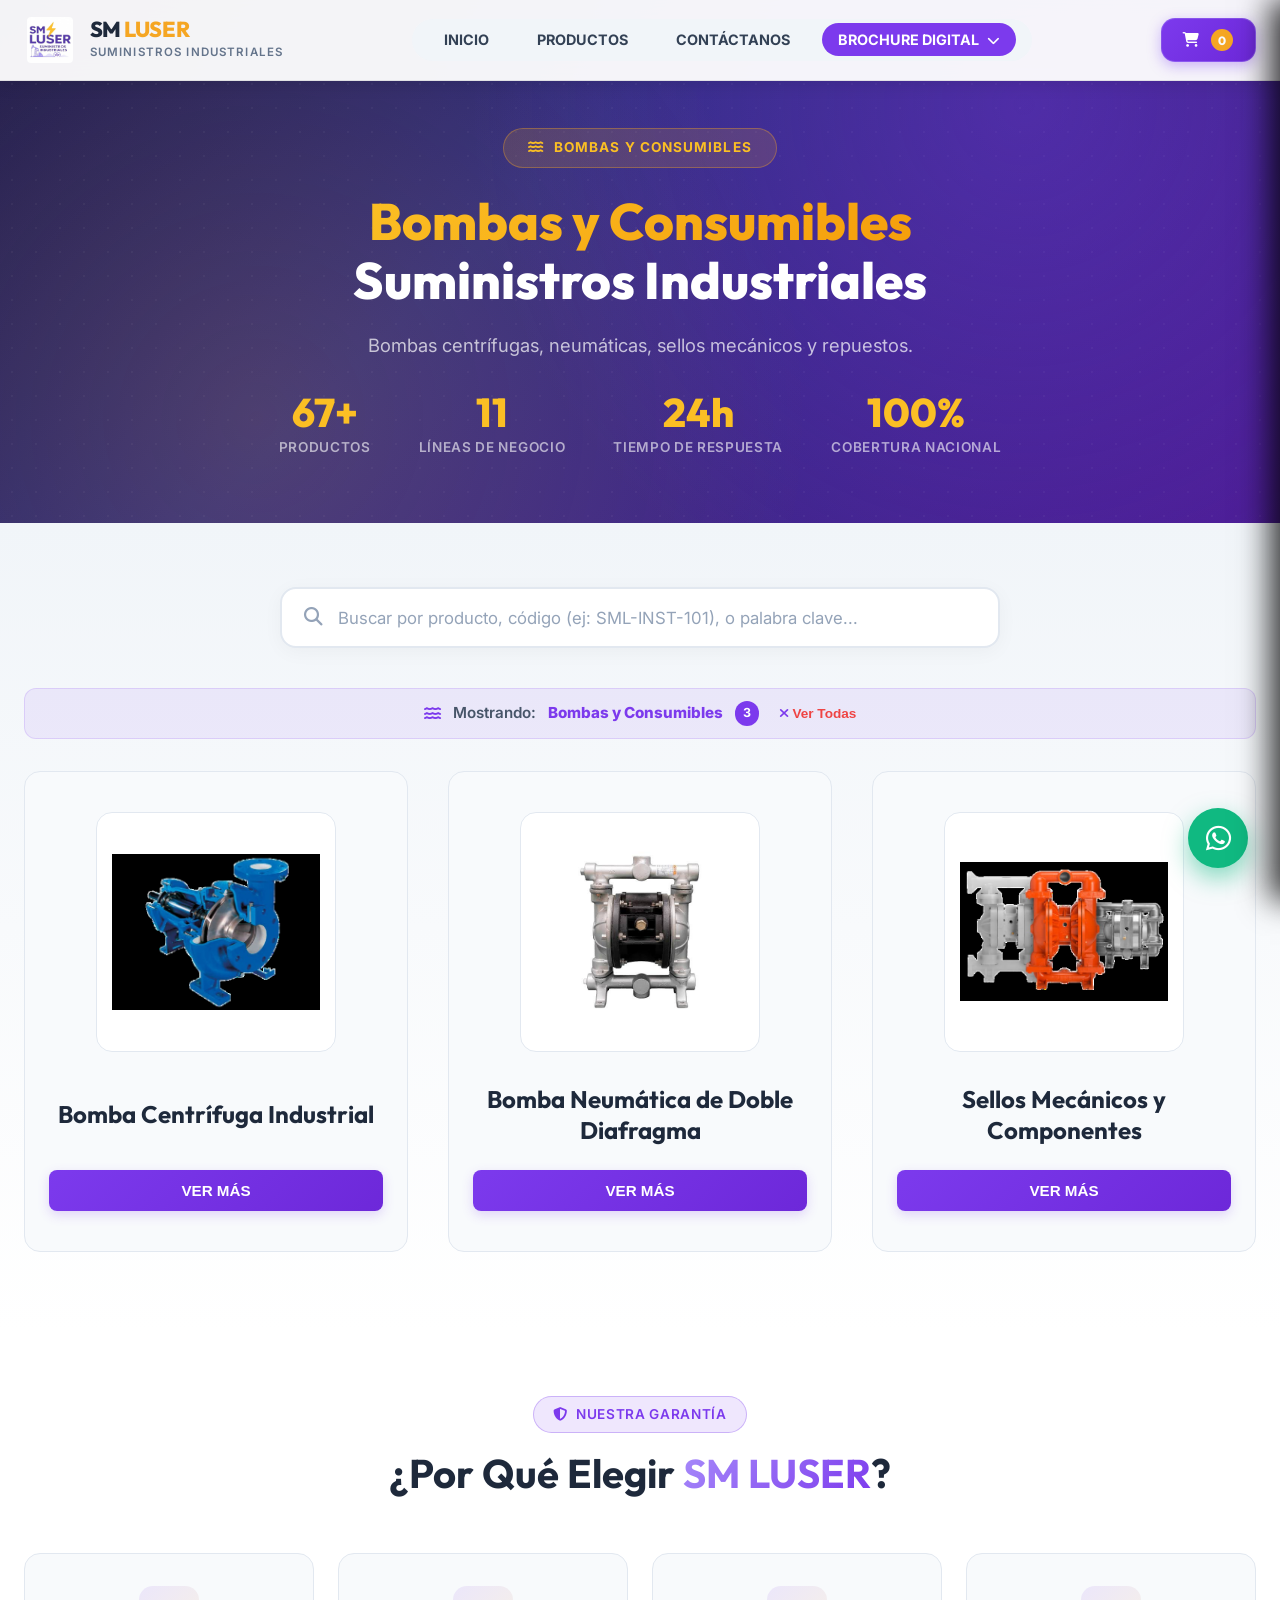
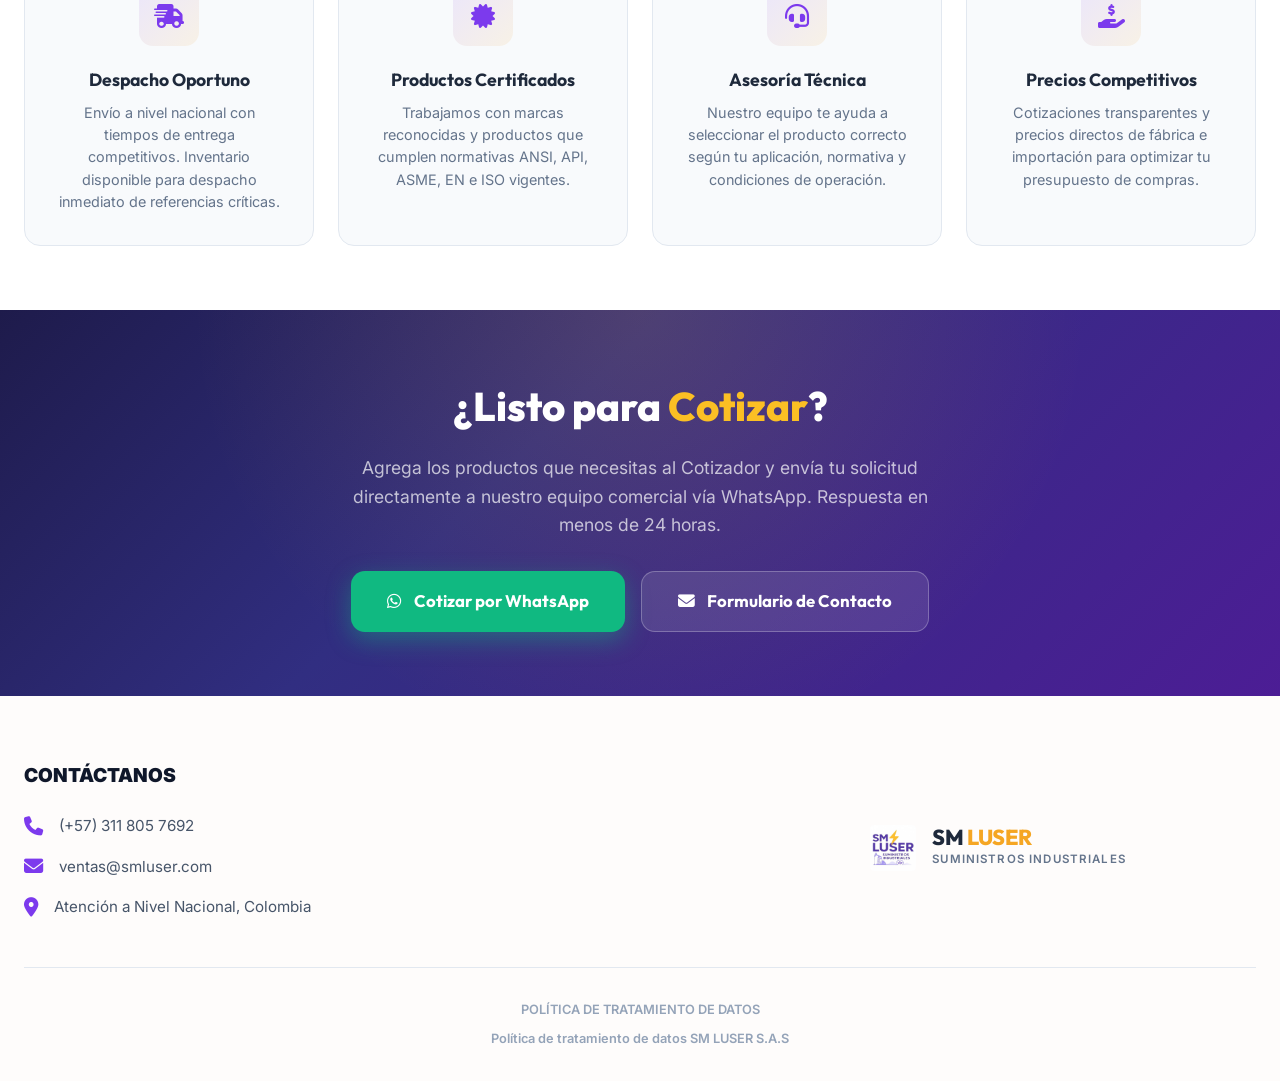
==== commit 974ed90a: "Títulos únicos en pestaña del navegador para cada línea de negocio" ====
--- a/bombas.html
+++ b/bombas.html
@@ -1,9 +1,9 @@
-<!DOCTYPE html>
+﻿<!DOCTYPE html>
 <html lang="es">
 <head>
   <meta charset="UTF-8">
   <meta name="viewport" content="width=device-width, initial-scale=1.0">
-  <title>SM LUSER | Brochure Digital — Catálogo de Suministros Industriales</title>
+  <title>SM LUSER | Bombas y Consumibles — Bombas Industriales y Repuestos</title>
   
   <!-- SEO & Meta Etiquetas -->
   <meta name="description" content="Brochure Digital SM LUSER — Explora nuestras 11 líneas de suministros industriales: Instrumentación, Bombas, Válvulas, Transmisión, Herramientas, EPP, Material Eléctrico y más. Cotiza en línea vía WhatsApp.">
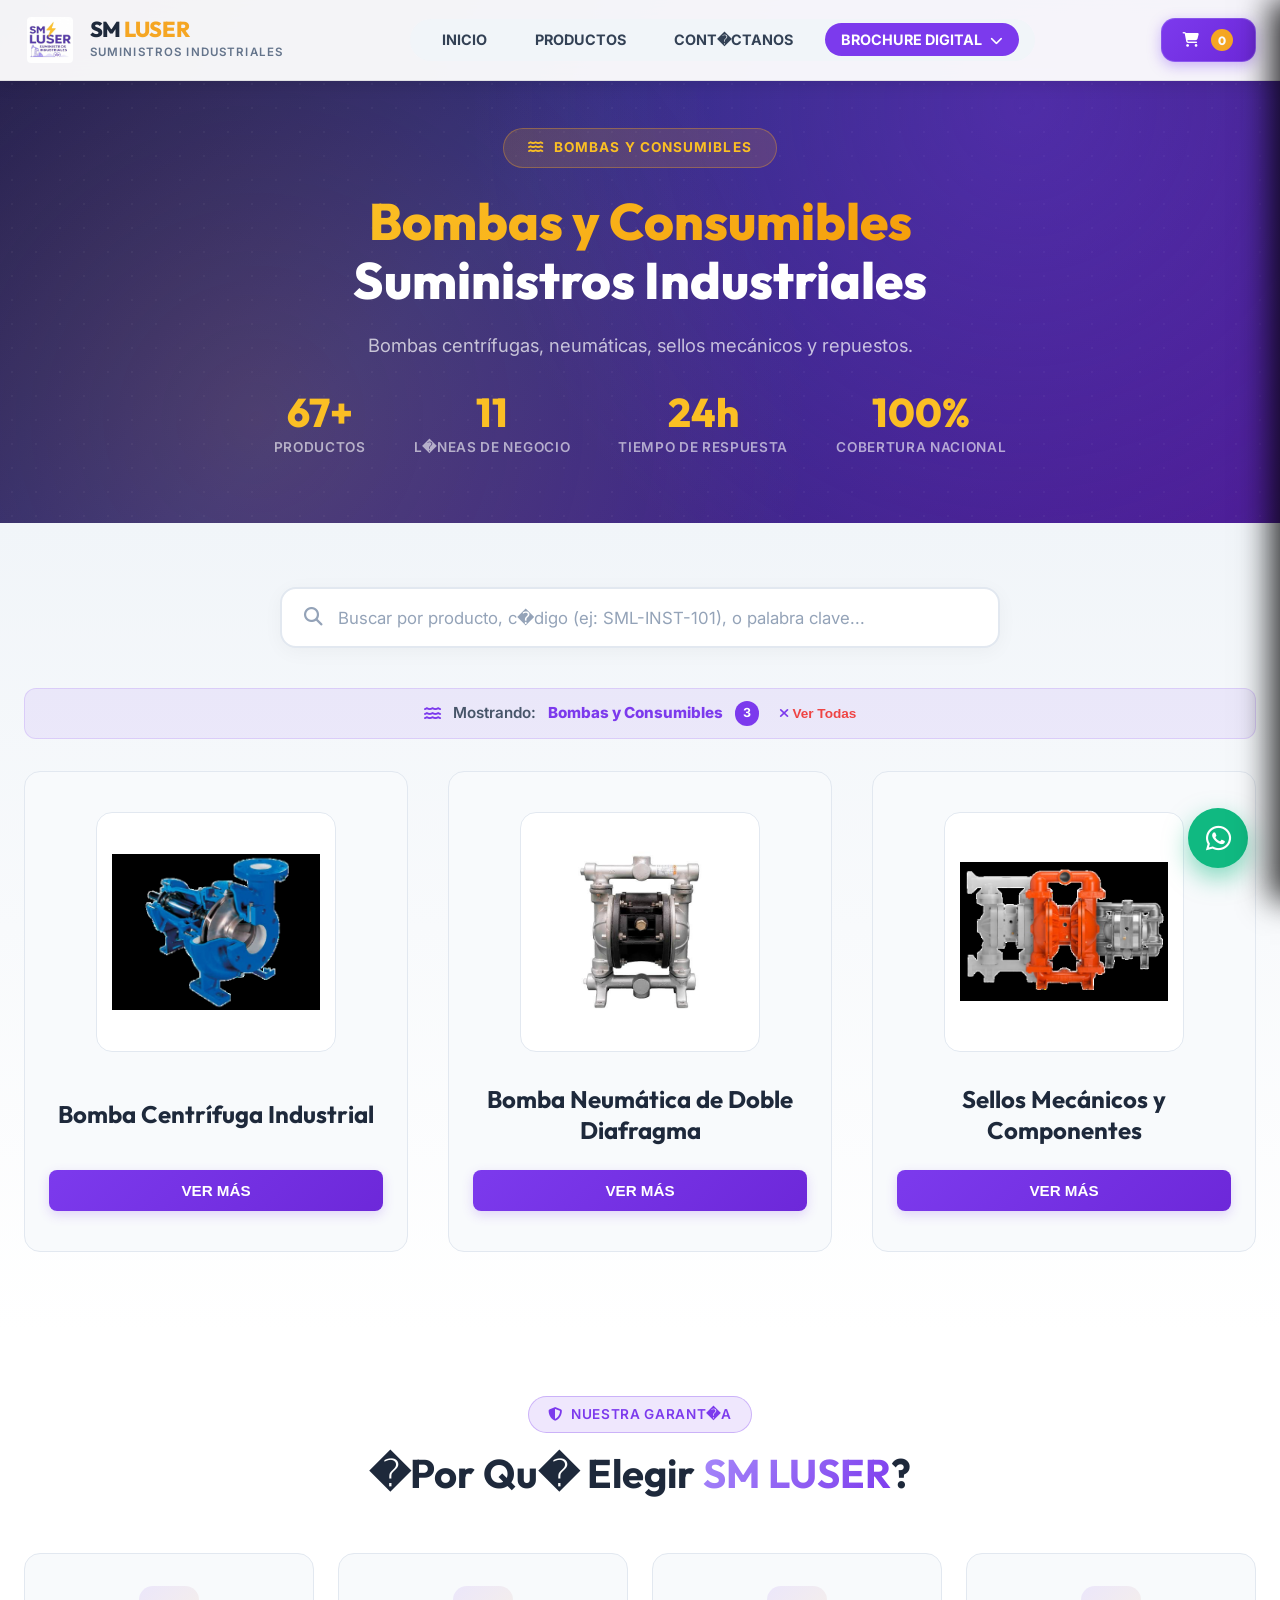
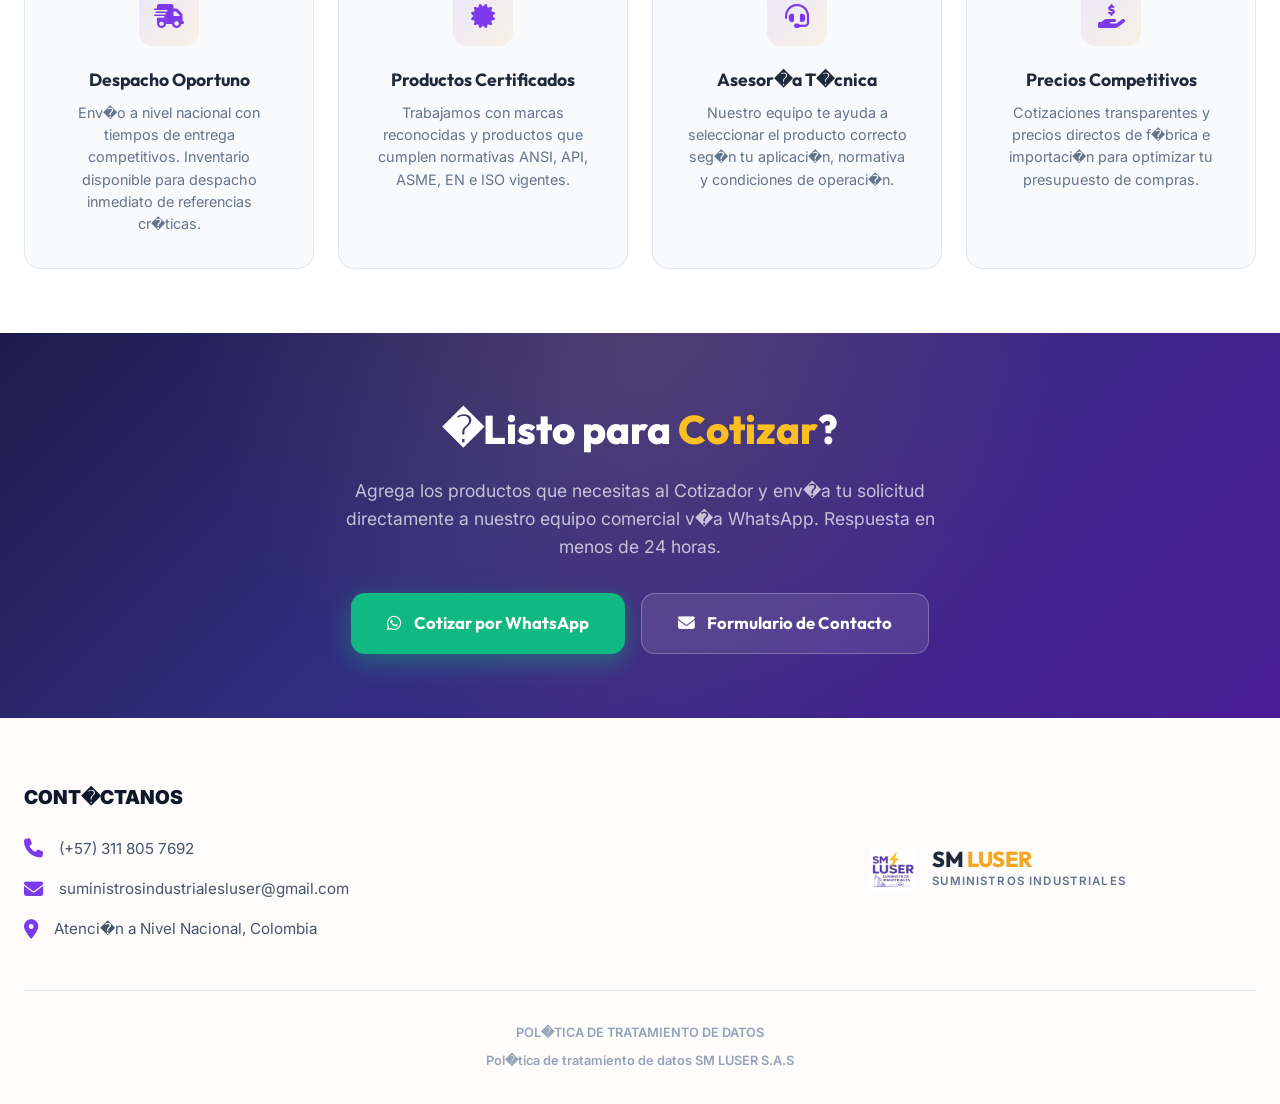
==== commit 897ae0ae: "Correcciones de footer (whatsapp/email enlaces), contacto global en header y resaltado de navegación" ====
--- a/bombas.html
+++ b/bombas.html
@@ -1,15 +1,17 @@
-﻿<!DOCTYPE html>
+<!DOCTYPE html>
 <html lang="es">
 <head>
   <meta charset="UTF-8">
   <meta name="viewport" content="width=device-width, initial-scale=1.0">
-  <title>SM LUSER | Bombas y Consumibles — Bombas Industriales y Repuestos</title>
+  <link rel="icon" type="image/jpeg" href="images/SM LUSER.jpg">
+  <link rel="apple-touch-icon" href="images/SM LUSER.jpg">
+  <title>SM LUSER | Bombas y Consumibles � Bombas Industriales y Repuestos</title>
   
   <!-- SEO & Meta Etiquetas -->
-  <meta name="description" content="Brochure Digital SM LUSER — Explora nuestras 11 líneas de suministros industriales: Instrumentación, Bombas, Válvulas, Transmisión, Herramientas, EPP, Material Eléctrico y más. Cotiza en línea vía WhatsApp.">
-  <meta name="keywords" content="Brochure Digital, Catálogo Industrial, SM LUSER, Suministros Industriales, Instrumentación, Bombas, Válvulas, Rodamientos, EPP, Herramientas, Material Eléctrico, Colombia, Cotizador WhatsApp">
-
-  <!-- Fuentes Tipográficas Google Fonts -->
+  <meta name="description" content="Brochure Digital SM LUSER � Explora nuestras 11 l�neas de suministros industriales: Instrumentaci�n, Bombas, V�lvulas, Transmisi�n, Herramientas, EPP, Material El�ctrico y m�s. Cotiza en l�nea v�a WhatsApp.">
+  <meta name="keywords" content="Brochure Digital, Cat�logo Industrial, SM LUSER, Suministros Industriales, Instrumentaci�n, Bombas, V�lvulas, Rodamientos, EPP, Herramientas, Material El�ctrico, Colombia, Cotizador WhatsApp">
+
+  <!-- Fuentes Tipogr�ficas Google Fonts -->
   <link rel="preconnect" href="https://fonts.googleapis.com">
   <link rel="preconnect" href="https://fonts.gstatic.com" crossorigin>
   <link href="https://fonts.googleapis.com/css2?family=Inter:wght@300;400;500;600;700&family=Outfit:wght@500;600;700;800&display=swap" rel="stylesheet">
@@ -22,7 +24,7 @@
 
   <!-- Estilos Exclusivos del Brochure -->
   <style>
-    /* ─── BROCHURE HERO BANNER ─── */
+    /* --- BROCHURE HERO BANNER --- */
     .brochure-hero {
       position: relative;
       z-index: 10;
@@ -121,7 +123,7 @@
       to { opacity: 1; transform: translateY(0); }
     }
 
-    /* ─── LÍNEAS DE NEGOCIO (CATEGORY SHOWCASE) ─── */
+    /* --- L�NEAS DE NEGOCIO (CATEGORY SHOWCASE) --- */
     .brochure-lines-section {
       position: relative;
       z-index: 10;
@@ -215,7 +217,7 @@
       color: #fbbf24;
     }
 
-    /* ─── CATÁLOGO CON BUSCADOR ─── */
+    /* --- CAT�LOGO CON BUSCADOR --- */
     .brochure-catalog-section {
       position: relative;
       z-index: 10;
@@ -324,7 +326,7 @@
       gap: 1.75rem;
     }
 
-    /* ─── SECCIÓN CONFIANZA ─── */
+    /* --- SECCI�N CONFIANZA --- */
     .brochure-trust-section {
       position: relative;
       z-index: 10;
@@ -375,7 +377,7 @@
       line-height: 1.55;
     }
 
-    /* ─── CTA SECTION ─── */
+    /* --- CTA SECTION --- */
     .brochure-cta-section {
       position: relative;
       z-index: 10;
@@ -451,7 +453,7 @@
       transform: translateY(-3px);
     }
 
-    /* ─── RESPONSIVE ─── */
+    /* --- RESPONSIVE --- */
     @media (max-width: 1024px) {
       .brochure-hero-title { font-size: 2.5rem; }
       .brochure-lines-grid { grid-template-columns: repeat(auto-fill, minmax(150px, 1fr)); }
@@ -503,20 +505,20 @@
         <ul class="nav-menu termo-nav-menu">
           <li><a href="index.html" class="nav-link">INICIO</a></li>
           <li><a href="index.html#productos" class="nav-link">PRODUCTOS</a></li>
-          <li><a href="contacto.html" class="nav-link">CONTÁCTANOS</a></li>
+          <li><a href="contacto.html" class="nav-link">CONT�CTANOS</a></li>
           <li class="nav-dropdown">
             <a href="catalogo.html" class="nav-link active-pill">BROCHURE DIGITAL <i class="fa-solid fa-chevron-down" style="font-size: 0.8rem; margin-left: 5px;"></i></a>
             <div class="nav-dropdown-content">
-              <a href="instrumentacion.html">Instrumentación</a>
+              <a href="instrumentacion.html">Instrumentaci�n</a>
               <a href="bombas.html">Bombas y Consumibles</a>
               <a href="fluidos.html">Manejo y Control de Fluidos</a>
-              <a href="transmision.html">Transmisión de Potencia</a>
+              <a href="transmision.html">Transmisi�n de Potencia</a>
               <a href="herramientas_ind.html">Herramientas Industriales</a>
-              <a href="electrico.html">Productos Eléctricos</a>
+              <a href="electrico.html">Productos El�ctricos</a>
               <a href="herramientas_man.html">Herramientas Manuales</a>
               <a href="mangueras.html">Mangueras y Conectores</a>
               <a href="pinturas.html">Pinturas</a>
-              <a href="epp.html">Elementos de Protección</a>
+              <a href="epp.html">Elementos de Protecci�n</a>
               <a href="lubricantes.html">Lubricantes y Adhesivos</a>
             </div>
           </li>
@@ -527,7 +529,7 @@
           <i class="fa-solid fa-cart-shopping"></i>
           <span class="cotizador-counter-badge">0</span>
         </button>
-        <button class="mobile-nav-toggle" aria-label="Menú Móvil">
+        <button class="mobile-nav-toggle" aria-label="Men� M�vil">
           <i class="fa-solid fa-bars"></i>
         </button>
       </div>
@@ -542,11 +544,11 @@
           <i class="fa-solid fa-book-open"></i> Brochure Digital 2025
         </span>
         <h1 class="brochure-hero-title">
-          Catálogo Completo de<br><span>Suministros Industriales</span>
+          Cat�logo Completo de<br><span>Suministros Industriales</span>
         </h1>
         <p class="brochure-hero-subtitle">
-          Explora nuestras 11 líneas de negocio con más de 30 referencias especializadas. 
-          Encuentra el producto que necesitas y solicita tu cotización directa por WhatsApp.
+          Explora nuestras 11 l�neas de negocio con m�s de 30 referencias especializadas. 
+          Encuentra el producto que necesitas y solicita tu cotizaci�n directa por WhatsApp.
         </p>
         <div class="brochure-hero-stats">
           <div class="brochure-stat">
@@ -555,7 +557,7 @@
           </div>
           <div class="brochure-stat">
             <div class="brochure-stat-number">11</div>
-            <div class="brochure-stat-label">Líneas de Negocio</div>
+            <div class="brochure-stat-label">L�neas de Negocio</div>
           </div>
           <div class="brochure-stat">
             <div class="brochure-stat-number">24h</div>
@@ -572,19 +574,19 @@
 
 
 
-  <!-- CATÁLOGO DE PRODUCTOS -->
+  <!-- CAT�LOGO DE PRODUCTOS -->
   <section id="catalogo" class="brochure-catalog-section">
     <div class="container">
       <!-- Buscador -->
       <div class="brochure-search-container" style="margin-bottom: 1rem;">
         <div class="brochure-search-group">
           <i class="fa-solid fa-magnifying-glass search-icon"></i>
-          <input type="text" id="searchInput" class="brochure-search-input" placeholder="Buscar por producto, código (ej: SML-INST-101), o palabra clave...">
+          <input type="text" id="searchInput" class="brochure-search-input" placeholder="Buscar por producto, c�digo (ej: SML-INST-101), o palabra clave...">
           <button id="searchClearBtn" class="brochure-search-clear" onclick="resetSearch()"><i class="fa-solid fa-xmark"></i></button>
         </div>
       </div>
 
-      <!-- Submenú de Líneas de Negocio -->
+      <!-- Submen� de L�neas de Negocio -->
       <div id="categoryTabsContainer" class="brochure-category-tabs" style="display: flex; gap: 1rem; overflow-x: auto; padding: 1rem 0; margin-bottom: 2rem; border-bottom: 2px solid #f1f5f9; scrollbar-width: none; -ms-overflow-style: none;"></div>
       <style>
         .brochure-category-tabs::-webkit-scrollbar { display: none; }
@@ -608,18 +610,18 @@
     </div>
   </section>
 
-  <!-- POR QUÉ ELEGIRNOS -->
+  <!-- POR QU� ELEGIRNOS -->
   <section class="brochure-trust-section">
     <div class="container">
       <div class="section-title-wrapper">
-        <span class="section-badge" style="color: var(--color-accent-purple);"><i class="fa-solid fa-shield-halved"></i> Nuestra Garantía</span>
-        <h2 class="section-title">¿Por Qué Elegir <span>SM LUSER</span>?</h2>
+        <span class="section-badge" style="color: var(--color-accent-purple);"><i class="fa-solid fa-shield-halved"></i> Nuestra Garant�a</span>
+        <h2 class="section-title">�Por Qu� Elegir <span>SM LUSER</span>?</h2>
       </div>
       <div class="brochure-trust-grid">
         <div class="brochure-trust-card">
           <div class="brochure-trust-icon"><i class="fa-solid fa-truck-fast"></i></div>
           <h4>Despacho Oportuno</h4>
-          <p>Envío a nivel nacional con tiempos de entrega competitivos. Inventario disponible para despacho inmediato de referencias críticas.</p>
+          <p>Env�o a nivel nacional con tiempos de entrega competitivos. Inventario disponible para despacho inmediato de referencias cr�ticas.</p>
         </div>
         <div class="brochure-trust-card">
           <div class="brochure-trust-icon"><i class="fa-solid fa-certificate"></i></div>
@@ -628,13 +630,13 @@
         </div>
         <div class="brochure-trust-card">
           <div class="brochure-trust-icon"><i class="fa-solid fa-headset"></i></div>
-          <h4>Asesoría Técnica</h4>
-          <p>Nuestro equipo te ayuda a seleccionar el producto correcto según tu aplicación, normativa y condiciones de operación.</p>
+          <h4>Asesor�a T�cnica</h4>
+          <p>Nuestro equipo te ayuda a seleccionar el producto correcto seg�n tu aplicaci�n, normativa y condiciones de operaci�n.</p>
         </div>
         <div class="brochure-trust-card">
           <div class="brochure-trust-icon"><i class="fa-solid fa-hand-holding-dollar"></i></div>
           <h4>Precios Competitivos</h4>
-          <p>Cotizaciones transparentes y precios directos de fábrica e importación para optimizar tu presupuesto de compras.</p>
+          <p>Cotizaciones transparentes y precios directos de f�brica e importaci�n para optimizar tu presupuesto de compras.</p>
         </div>
       </div>
     </div>
@@ -644,12 +646,12 @@
   <section class="brochure-cta-section">
     <div class="container">
       <div class="brochure-cta-content">
-        <h2 class="brochure-cta-title">¿Listo para <span>Cotizar</span>?</h2>
+        <h2 class="brochure-cta-title">�Listo para <span>Cotizar</span>?</h2>
         <p class="brochure-cta-text">
-          Agrega los productos que necesitas al Cotizador y envía tu solicitud directamente a nuestro equipo comercial vía WhatsApp. Respuesta en menos de 24 horas.
+          Agrega los productos que necesitas al Cotizador y env�a tu solicitud directamente a nuestro equipo comercial v�a WhatsApp. Respuesta en menos de 24 horas.
         </p>
         <div class="brochure-cta-actions">
-          <a href="https://wa.me/573118057692?text=Hola%20SM%20LUSER,%20quisiera%20solicitar%20una%20cotización%20de%20suministros%20industriales" target="_blank" class="brochure-cta-btn primary">
+          <a href="https://wa.me/573118057692?text=Hola%20SM%20LUSER,%20quisiera%20solicitar%20una%20cotizaci�n%20de%20suministros%20industriales" target="_blank" class="brochure-cta-btn primary">
             <i class="fa-brands fa-whatsapp"></i> Cotizar por WhatsApp
           </a>
           <a href="contacto.html" class="brochure-cta-btn secondary">
@@ -665,11 +667,11 @@
     <div class="container">
       <div class="termo-footer-grid">
         <div class="termo-footer-left">
-          <h3 class="termo-footer-title">CONTÁCTANOS</h3>
+          <h3 class="termo-footer-title">CONT�CTANOS</h3>
           <ul class="termo-contact-list">
-            <li><i class="fa-solid fa-phone"></i> (+57) 311 805 7692</li>
-            <li><i class="fa-solid fa-envelope"></i> ventas@smluser.com</li>
-            <li><i class="fa-solid fa-location-dot"></i> Atención a Nivel Nacional, Colombia</li>
+            <li><i class="fa-solid fa-phone"></i> <a href="https://wa.me/573118057692" target="_blank" style="color: inherit; text-decoration: none; transition: color 0.3s;" onmouseover="this.style.color='#10b981'" onmouseout="this.style.color='inherit'">(+57) 311 805 7692</a></li>
+            <li><i class="fa-solid fa-envelope"></i> <a href="mailto:suministrosindustrialesluser@gmail.com" style="color: inherit; text-decoration: none; transition: color 0.3s;" onmouseover="this.style.color='#10b981'" onmouseout="this.style.color='inherit'">suministrosindustrialesluser@gmail.com</a></li>
+            <li><i class="fa-solid fa-location-dot"></i> Atenci�n a Nivel Nacional, Colombia</li>
           </ul>
         </div>
         <div class="termo-footer-center">
@@ -688,8 +690,8 @@
         </div>
       </div>
       <div class="termo-footer-bottom">
-        <p>POLÍTICA DE TRATAMIENTO DE DATOS</p>
-        <p>Política de tratamiento de datos SM LUSER S.A.S</p>
+        <p>POL�TICA DE TRATAMIENTO DE DATOS</p>
+        <p>Pol�tica de tratamiento de datos SM LUSER S.A.S</p>
       </div>
     </div>
   </footer>
@@ -698,7 +700,7 @@
   <div id="drawerOverlay" class="drawer-overlay" onclick="toggleCotizadorDrawer(false)"></div>
   <div id="drawerPanel" class="drawer-panel">
     <div class="drawer-header">
-      <h3><i class="fa-solid fa-cart-flatbed" style="color: var(--color-accent-amber);"></i> Mi Cotización SM LUSER</h3>
+      <h3><i class="fa-solid fa-cart-flatbed" style="color: var(--color-accent-amber);"></i> Mi Cotizaci�n SM LUSER</h3>
       <button class="drawer-close-btn" onclick="toggleCotizadorDrawer(false)"><i class="fa-solid fa-xmark"></i></button>
     </div>
     <div class="drawer-body">
@@ -706,14 +708,14 @@
     </div>
     <div class="drawer-footer">
       <label for="quoteNotesInput" class="form-label" style="font-size: 0.85rem;">Observaciones / Detalles de Despacho (Opcional):</label>
-      <textarea id="quoteNotesInput" class="quote-notes-input" placeholder="Ej. Requiero que incluya ficha técnica y envío a Medellín..."></textarea>
+      <textarea id="quoteNotesInput" class="quote-notes-input" placeholder="Ej. Requiero que incluya ficha t�cnica y env�o a Medell�n..."></textarea>
       <button class="btn-send-whatsapp-quote" onclick="sendWhatsAppQuote()">
-        <i class="fa-brands fa-whatsapp"></i> Enviar Cotización a WhatsApp
+        <i class="fa-brands fa-whatsapp"></i> Enviar Cotizaci�n a WhatsApp
       </button>
     </div>
   </div>
 
-  <!-- MODAL FICHA TÉCNICA -->
+  <!-- MODAL FICHA T�CNICA -->
   <div id="productModalBackdrop" class="modal-backdrop">
     <div class="modal-card">
       <button class="modal-close-btn" onclick="closeProductModal()"><i class="fa-solid fa-xmark"></i></button>
@@ -721,8 +723,8 @@
     </div>
   </div>
 
-  <!-- BOTÓN FLOTANTE WHATSAPP -->
-  <a href="https://wa.me/573118057692?text=Hola%20SM%20LUSER,%20quisiera%20solicitar%20información%20sobre%20sus%20productos" 
+  <!-- BOT�N FLOTANTE WHATSAPP -->
+  <a href="https://wa.me/573118057692?text=Hola%20SM%20LUSER,%20quisiera%20solicitar%20informaci�n%20sobre%20sus%20productos" 
      target="_blank" 
      class="whatsapp-float-btn" 
      title="Chatear por WhatsApp con SM LUSER">
@@ -859,7 +861,7 @@
         heroTitle.innerHTML = `<span>${cat.name}</span><br>Suministros Industriales`;
       }
       if (heroSubtitle) {
-        heroSubtitle.textContent = cat.description || `Explora nuestra línea completa de ${cat.name}. Solicita tu cotización directa por WhatsApp.`;
+        heroSubtitle.textContent = cat.description || `Explora nuestra l�nea completa de ${cat.name}. Solicita tu cotizaci�n directa por WhatsApp.`;
       }
       if (heroBadge) {
         heroBadge.innerHTML = `<i class="fa-solid ${cat.icon}"></i> ${cat.name}`;
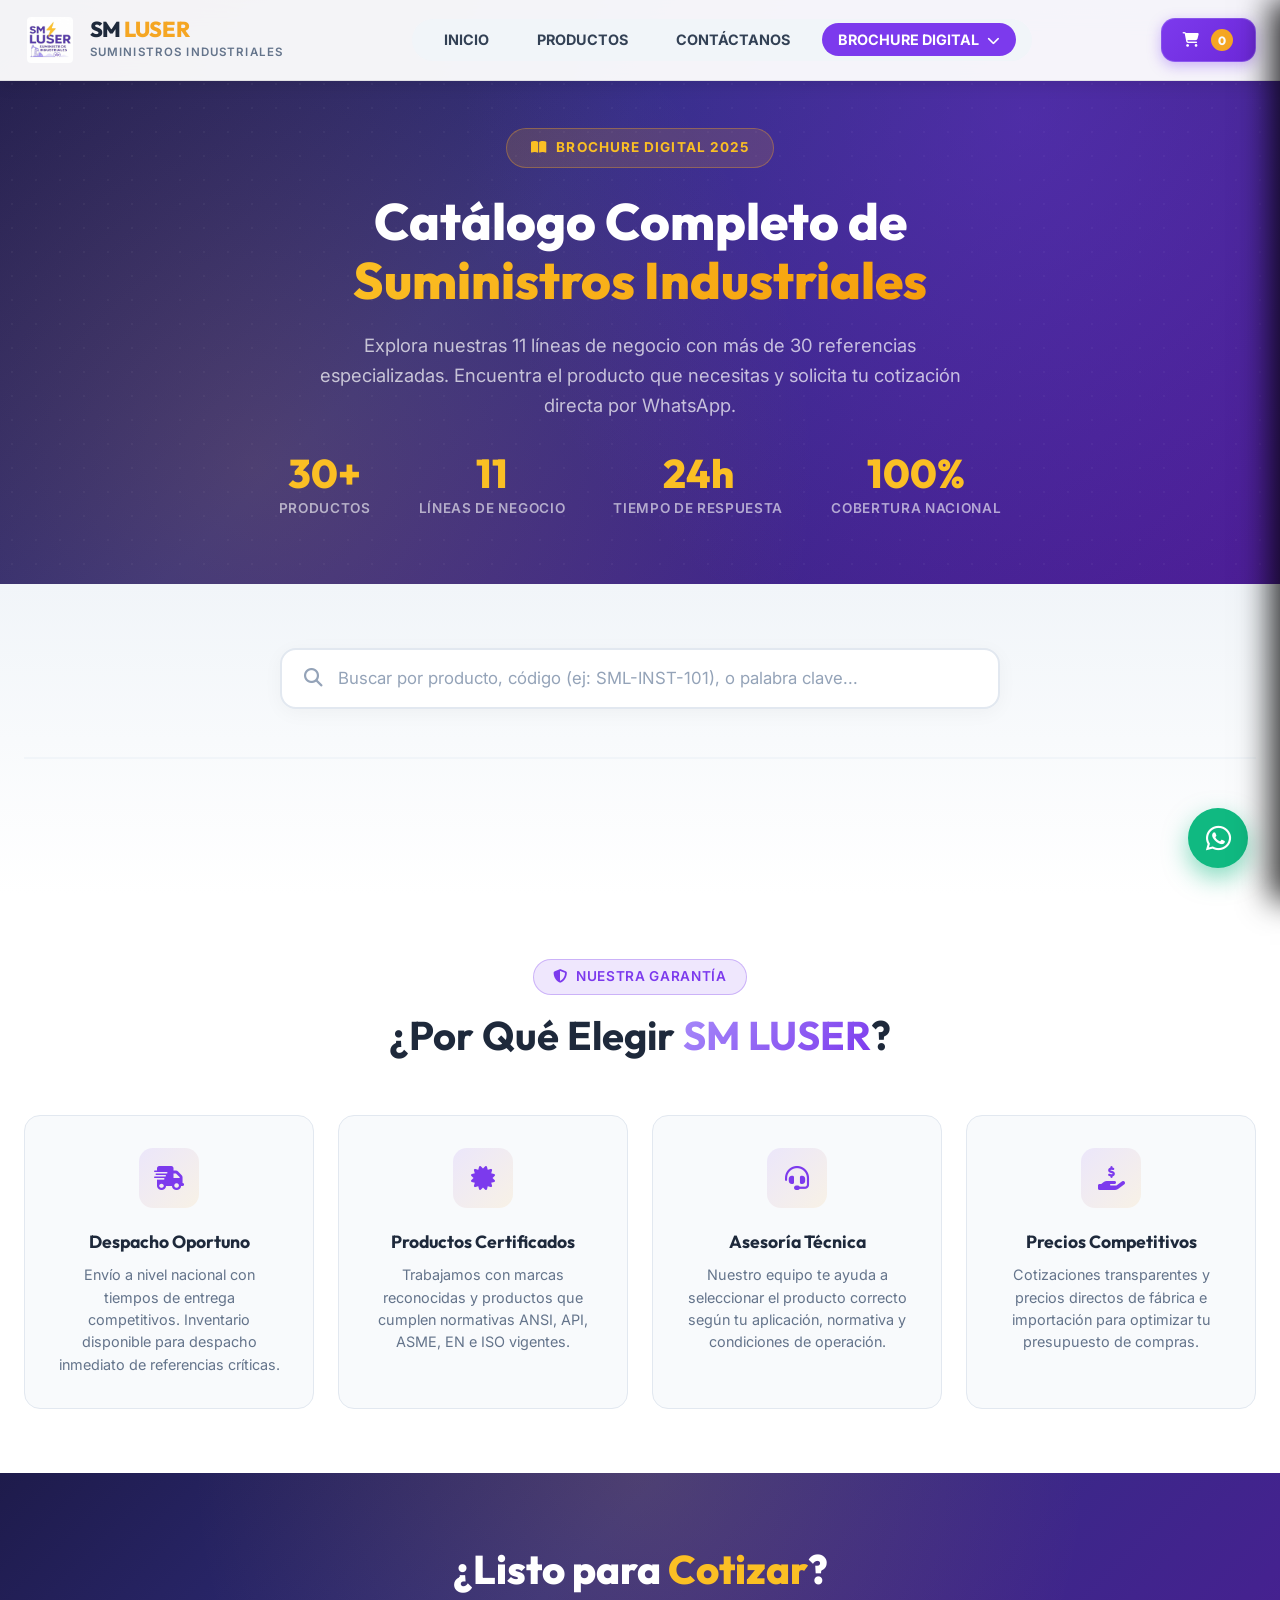
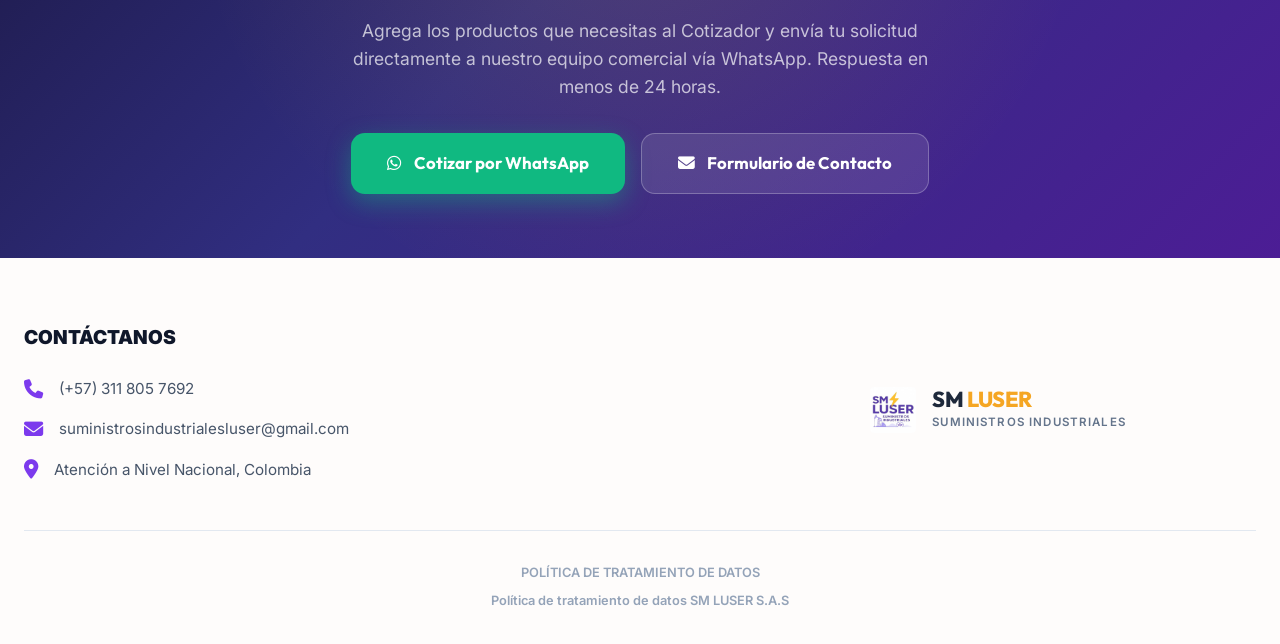
==== commit 5576f795: "Corregir codificación (UTF-8) y evitar redirección de catálogo al filtrar desde nav dropdown" ====
--- a/bombas.html
+++ b/bombas.html
@@ -1,17 +1,17 @@
-<!DOCTYPE html>
+﻿<!DOCTYPE html>
 <html lang="es">
 <head>
   <meta charset="UTF-8">
   <meta name="viewport" content="width=device-width, initial-scale=1.0">
   <link rel="icon" type="image/jpeg" href="images/SM LUSER.jpg">
   <link rel="apple-touch-icon" href="images/SM LUSER.jpg">
-  <title>SM LUSER | Bombas y Consumibles � Bombas Industriales y Repuestos</title>
+  <title>SM LUSER | Bombas y Consumibles — Bombas Industriales y Repuestos</title>
   
   <!-- SEO & Meta Etiquetas -->
-  <meta name="description" content="Brochure Digital SM LUSER � Explora nuestras 11 l�neas de suministros industriales: Instrumentaci�n, Bombas, V�lvulas, Transmisi�n, Herramientas, EPP, Material El�ctrico y m�s. Cotiza en l�nea v�a WhatsApp.">
-  <meta name="keywords" content="Brochure Digital, Cat�logo Industrial, SM LUSER, Suministros Industriales, Instrumentaci�n, Bombas, V�lvulas, Rodamientos, EPP, Herramientas, Material El�ctrico, Colombia, Cotizador WhatsApp">
-
-  <!-- Fuentes Tipogr�ficas Google Fonts -->
+  <meta name="description" content="Brochure Digital SM LUSER — Explora nuestras 11 líneas de suministros industriales: Instrumentación, Bombas, Válvulas, Transmisión, Herramientas, EPP, Material Eléctrico y más. Cotiza en línea vía WhatsApp.">
+  <meta name="keywords" content="Brochure Digital, Catálogo Industrial, SM LUSER, Suministros Industriales, Instrumentación, Bombas, Válvulas, Rodamientos, EPP, Herramientas, Material Eléctrico, Colombia, Cotizador WhatsApp">
+
+  <!-- Fuentes Tipográficas Google Fonts -->
   <link rel="preconnect" href="https://fonts.googleapis.com">
   <link rel="preconnect" href="https://fonts.gstatic.com" crossorigin>
   <link href="https://fonts.googleapis.com/css2?family=Inter:wght@300;400;500;600;700&family=Outfit:wght@500;600;700;800&display=swap" rel="stylesheet">
@@ -24,7 +24,7 @@
 
   <!-- Estilos Exclusivos del Brochure -->
   <style>
-    /* --- BROCHURE HERO BANNER --- */
+    /* ─── BROCHURE HERO BANNER ─── */
     .brochure-hero {
       position: relative;
       z-index: 10;
@@ -123,7 +123,7 @@
       to { opacity: 1; transform: translateY(0); }
     }
 
-    /* --- L�NEAS DE NEGOCIO (CATEGORY SHOWCASE) --- */
+    /* ─── LÍNEAS DE NEGOCIO (CATEGORY SHOWCASE) ─── */
     .brochure-lines-section {
       position: relative;
       z-index: 10;
@@ -217,7 +217,7 @@
       color: #fbbf24;
     }
 
-    /* --- CAT�LOGO CON BUSCADOR --- */
+    /* ─── CATÁLOGO CON BUSCADOR ─── */
     .brochure-catalog-section {
       position: relative;
       z-index: 10;
@@ -326,7 +326,7 @@
       gap: 1.75rem;
     }
 
-    /* --- SECCI�N CONFIANZA --- */
+    /* ─── SECCIÓN CONFIANZA ─── */
     .brochure-trust-section {
       position: relative;
       z-index: 10;
@@ -377,7 +377,7 @@
       line-height: 1.55;
     }
 
-    /* --- CTA SECTION --- */
+    /* ─── CTA SECTION ─── */
     .brochure-cta-section {
       position: relative;
       z-index: 10;
@@ -453,7 +453,7 @@
       transform: translateY(-3px);
     }
 
-    /* --- RESPONSIVE --- */
+    /* ─── RESPONSIVE ─── */
     @media (max-width: 1024px) {
       .brochure-hero-title { font-size: 2.5rem; }
       .brochure-lines-grid { grid-template-columns: repeat(auto-fill, minmax(150px, 1fr)); }
@@ -505,20 +505,20 @@
         <ul class="nav-menu termo-nav-menu">
           <li><a href="index.html" class="nav-link">INICIO</a></li>
           <li><a href="index.html#productos" class="nav-link">PRODUCTOS</a></li>
-          <li><a href="contacto.html" class="nav-link">CONT�CTANOS</a></li>
+          <li><a href="contacto.html" class="nav-link">CONTÁCTANOS</a></li>
           <li class="nav-dropdown">
             <a href="catalogo.html" class="nav-link active-pill">BROCHURE DIGITAL <i class="fa-solid fa-chevron-down" style="font-size: 0.8rem; margin-left: 5px;"></i></a>
             <div class="nav-dropdown-content">
-              <a href="instrumentacion.html">Instrumentaci�n</a>
+              <a href="instrumentacion.html">Instrumentación</a>
               <a href="bombas.html">Bombas y Consumibles</a>
               <a href="fluidos.html">Manejo y Control de Fluidos</a>
-              <a href="transmision.html">Transmisi�n de Potencia</a>
+              <a href="transmision.html">Transmisión de Potencia</a>
               <a href="herramientas_ind.html">Herramientas Industriales</a>
-              <a href="electrico.html">Productos El�ctricos</a>
+              <a href="electrico.html">Productos Eléctricos</a>
               <a href="herramientas_man.html">Herramientas Manuales</a>
               <a href="mangueras.html">Mangueras y Conectores</a>
               <a href="pinturas.html">Pinturas</a>
-              <a href="epp.html">Elementos de Protecci�n</a>
+              <a href="epp.html">Elementos de Protección</a>
               <a href="lubricantes.html">Lubricantes y Adhesivos</a>
             </div>
           </li>
@@ -529,7 +529,7 @@
           <i class="fa-solid fa-cart-shopping"></i>
           <span class="cotizador-counter-badge">0</span>
         </button>
-        <button class="mobile-nav-toggle" aria-label="Men� M�vil">
+        <button class="mobile-nav-toggle" aria-label="Menú Móvil">
           <i class="fa-solid fa-bars"></i>
         </button>
       </div>
@@ -544,11 +544,11 @@
           <i class="fa-solid fa-book-open"></i> Brochure Digital 2025
         </span>
         <h1 class="brochure-hero-title">
-          Cat�logo Completo de<br><span>Suministros Industriales</span>
+          Catálogo Completo de<br><span>Suministros Industriales</span>
         </h1>
         <p class="brochure-hero-subtitle">
-          Explora nuestras 11 l�neas de negocio con m�s de 30 referencias especializadas. 
-          Encuentra el producto que necesitas y solicita tu cotizaci�n directa por WhatsApp.
+          Explora nuestras 11 líneas de negocio con más de 30 referencias especializadas. 
+          Encuentra el producto que necesitas y solicita tu cotización directa por WhatsApp.
         </p>
         <div class="brochure-hero-stats">
           <div class="brochure-stat">
@@ -557,7 +557,7 @@
           </div>
           <div class="brochure-stat">
             <div class="brochure-stat-number">11</div>
-            <div class="brochure-stat-label">L�neas de Negocio</div>
+            <div class="brochure-stat-label">Líneas de Negocio</div>
           </div>
           <div class="brochure-stat">
             <div class="brochure-stat-number">24h</div>
@@ -574,19 +574,19 @@
 
 
 
-  <!-- CAT�LOGO DE PRODUCTOS -->
+  <!-- CATÁLOGO DE PRODUCTOS -->
   <section id="catalogo" class="brochure-catalog-section">
     <div class="container">
       <!-- Buscador -->
       <div class="brochure-search-container" style="margin-bottom: 1rem;">
         <div class="brochure-search-group">
           <i class="fa-solid fa-magnifying-glass search-icon"></i>
-          <input type="text" id="searchInput" class="brochure-search-input" placeholder="Buscar por producto, c�digo (ej: SML-INST-101), o palabra clave...">
+          <input type="text" id="searchInput" class="brochure-search-input" placeholder="Buscar por producto, código (ej: SML-INST-101), o palabra clave...">
           <button id="searchClearBtn" class="brochure-search-clear" onclick="resetSearch()"><i class="fa-solid fa-xmark"></i></button>
         </div>
       </div>
 
-      <!-- Submen� de L�neas de Negocio -->
+      <!-- Submenú de Líneas de Negocio -->
       <div id="categoryTabsContainer" class="brochure-category-tabs" style="display: flex; gap: 1rem; overflow-x: auto; padding: 1rem 0; margin-bottom: 2rem; border-bottom: 2px solid #f1f5f9; scrollbar-width: none; -ms-overflow-style: none;"></div>
       <style>
         .brochure-category-tabs::-webkit-scrollbar { display: none; }
@@ -610,18 +610,18 @@
     </div>
   </section>
 
-  <!-- POR QU� ELEGIRNOS -->
+  <!-- POR QUÉ ELEGIRNOS -->
   <section class="brochure-trust-section">
     <div class="container">
       <div class="section-title-wrapper">
-        <span class="section-badge" style="color: var(--color-accent-purple);"><i class="fa-solid fa-shield-halved"></i> Nuestra Garant�a</span>
-        <h2 class="section-title">�Por Qu� Elegir <span>SM LUSER</span>?</h2>
+        <span class="section-badge" style="color: var(--color-accent-purple);"><i class="fa-solid fa-shield-halved"></i> Nuestra Garantía</span>
+        <h2 class="section-title">¿Por Qué Elegir <span>SM LUSER</span>?</h2>
       </div>
       <div class="brochure-trust-grid">
         <div class="brochure-trust-card">
           <div class="brochure-trust-icon"><i class="fa-solid fa-truck-fast"></i></div>
           <h4>Despacho Oportuno</h4>
-          <p>Env�o a nivel nacional con tiempos de entrega competitivos. Inventario disponible para despacho inmediato de referencias cr�ticas.</p>
+          <p>Envío a nivel nacional con tiempos de entrega competitivos. Inventario disponible para despacho inmediato de referencias críticas.</p>
         </div>
         <div class="brochure-trust-card">
           <div class="brochure-trust-icon"><i class="fa-solid fa-certificate"></i></div>
@@ -630,13 +630,13 @@
         </div>
         <div class="brochure-trust-card">
           <div class="brochure-trust-icon"><i class="fa-solid fa-headset"></i></div>
-          <h4>Asesor�a T�cnica</h4>
-          <p>Nuestro equipo te ayuda a seleccionar el producto correcto seg�n tu aplicaci�n, normativa y condiciones de operaci�n.</p>
+          <h4>Asesoría Técnica</h4>
+          <p>Nuestro equipo te ayuda a seleccionar el producto correcto según tu aplicación, normativa y condiciones de operación.</p>
         </div>
         <div class="brochure-trust-card">
           <div class="brochure-trust-icon"><i class="fa-solid fa-hand-holding-dollar"></i></div>
           <h4>Precios Competitivos</h4>
-          <p>Cotizaciones transparentes y precios directos de f�brica e importaci�n para optimizar tu presupuesto de compras.</p>
+          <p>Cotizaciones transparentes y precios directos de fábrica e importación para optimizar tu presupuesto de compras.</p>
         </div>
       </div>
     </div>
@@ -646,12 +646,12 @@
   <section class="brochure-cta-section">
     <div class="container">
       <div class="brochure-cta-content">
-        <h2 class="brochure-cta-title">�Listo para <span>Cotizar</span>?</h2>
+        <h2 class="brochure-cta-title">¿Listo para <span>Cotizar</span>?</h2>
         <p class="brochure-cta-text">
-          Agrega los productos que necesitas al Cotizador y env�a tu solicitud directamente a nuestro equipo comercial v�a WhatsApp. Respuesta en menos de 24 horas.
+          Agrega los productos que necesitas al Cotizador y envía tu solicitud directamente a nuestro equipo comercial vía WhatsApp. Respuesta en menos de 24 horas.
         </p>
         <div class="brochure-cta-actions">
-          <a href="https://wa.me/573118057692?text=Hola%20SM%20LUSER,%20quisiera%20solicitar%20una%20cotizaci�n%20de%20suministros%20industriales" target="_blank" class="brochure-cta-btn primary">
+          <a href="https://wa.me/573118057692?text=Hola%20SM%20LUSER,%20quisiera%20solicitar%20una%20cotización%20de%20suministros%20industriales" target="_blank" class="brochure-cta-btn primary">
             <i class="fa-brands fa-whatsapp"></i> Cotizar por WhatsApp
           </a>
           <a href="contacto.html" class="brochure-cta-btn secondary">
@@ -667,11 +667,11 @@
     <div class="container">
       <div class="termo-footer-grid">
         <div class="termo-footer-left">
-          <h3 class="termo-footer-title">CONT�CTANOS</h3>
+          <h3 class="termo-footer-title">CONTÁCTANOS</h3>
           <ul class="termo-contact-list">
             <li><i class="fa-solid fa-phone"></i> <a href="https://wa.me/573118057692" target="_blank" style="color: inherit; text-decoration: none; transition: color 0.3s;" onmouseover="this.style.color='#10b981'" onmouseout="this.style.color='inherit'">(+57) 311 805 7692</a></li>
             <li><i class="fa-solid fa-envelope"></i> <a href="mailto:suministrosindustrialesluser@gmail.com" style="color: inherit; text-decoration: none; transition: color 0.3s;" onmouseover="this.style.color='#10b981'" onmouseout="this.style.color='inherit'">suministrosindustrialesluser@gmail.com</a></li>
-            <li><i class="fa-solid fa-location-dot"></i> Atenci�n a Nivel Nacional, Colombia</li>
+            <li><i class="fa-solid fa-location-dot"></i> Atención a Nivel Nacional, Colombia</li>
           </ul>
         </div>
         <div class="termo-footer-center">
@@ -690,8 +690,8 @@
         </div>
       </div>
       <div class="termo-footer-bottom">
-        <p>POL�TICA DE TRATAMIENTO DE DATOS</p>
-        <p>Pol�tica de tratamiento de datos SM LUSER S.A.S</p>
+        <p>POLÍTICA DE TRATAMIENTO DE DATOS</p>
+        <p>Política de tratamiento de datos SM LUSER S.A.S</p>
       </div>
     </div>
   </footer>
@@ -700,7 +700,7 @@
   <div id="drawerOverlay" class="drawer-overlay" onclick="toggleCotizadorDrawer(false)"></div>
   <div id="drawerPanel" class="drawer-panel">
     <div class="drawer-header">
-      <h3><i class="fa-solid fa-cart-flatbed" style="color: var(--color-accent-amber);"></i> Mi Cotizaci�n SM LUSER</h3>
+      <h3><i class="fa-solid fa-cart-flatbed" style="color: var(--color-accent-amber);"></i> Mi Cotización SM LUSER</h3>
       <button class="drawer-close-btn" onclick="toggleCotizadorDrawer(false)"><i class="fa-solid fa-xmark"></i></button>
     </div>
     <div class="drawer-body">
@@ -708,14 +708,14 @@
     </div>
     <div class="drawer-footer">
       <label for="quoteNotesInput" class="form-label" style="font-size: 0.85rem;">Observaciones / Detalles de Despacho (Opcional):</label>
-      <textarea id="quoteNotesInput" class="quote-notes-input" placeholder="Ej. Requiero que incluya ficha t�cnica y env�o a Medell�n..."></textarea>
+      <textarea id="quoteNotesInput" class="quote-notes-input" placeholder="Ej. Requiero que incluya ficha técnica y envío a Medellín..."></textarea>
       <button class="btn-send-whatsapp-quote" onclick="sendWhatsAppQuote()">
-        <i class="fa-brands fa-whatsapp"></i> Enviar Cotizaci�n a WhatsApp
+        <i class="fa-brands fa-whatsapp"></i> Enviar Cotización a WhatsApp
       </button>
     </div>
   </div>
 
-  <!-- MODAL FICHA T�CNICA -->
+  <!-- MODAL FICHA TÉCNICA -->
   <div id="productModalBackdrop" class="modal-backdrop">
     <div class="modal-card">
       <button class="modal-close-btn" onclick="closeProductModal()"><i class="fa-solid fa-xmark"></i></button>
@@ -723,8 +723,8 @@
     </div>
   </div>
 
-  <!-- BOT�N FLOTANTE WHATSAPP -->
-  <a href="https://wa.me/573118057692?text=Hola%20SM%20LUSER,%20quisiera%20solicitar%20informaci�n%20sobre%20sus%20productos" 
+  <!-- BOTÓN FLOTANTE WHATSAPP -->
+  <a href="https://wa.me/573118057692?text=Hola%20SM%20LUSER,%20quisiera%20solicitar%20información%20sobre%20sus%20productos" 
      target="_blank" 
      class="whatsapp-float-btn" 
      title="Chatear por WhatsApp con SM LUSER">
@@ -861,7 +861,7 @@
         heroTitle.innerHTML = `<span>${cat.name}</span><br>Suministros Industriales`;
       }
       if (heroSubtitle) {
-        heroSubtitle.textContent = cat.description || `Explora nuestra l�nea completa de ${cat.name}. Solicita tu cotizaci�n directa por WhatsApp.`;
+        heroSubtitle.textContent = cat.description || `Explora nuestra línea completa de ${cat.name}. Solicita tu cotización directa por WhatsApp.`;
       }
       if (heroBadge) {
         heroBadge.innerHTML = `<i class="fa-solid ${cat.icon}"></i> ${cat.name}`;
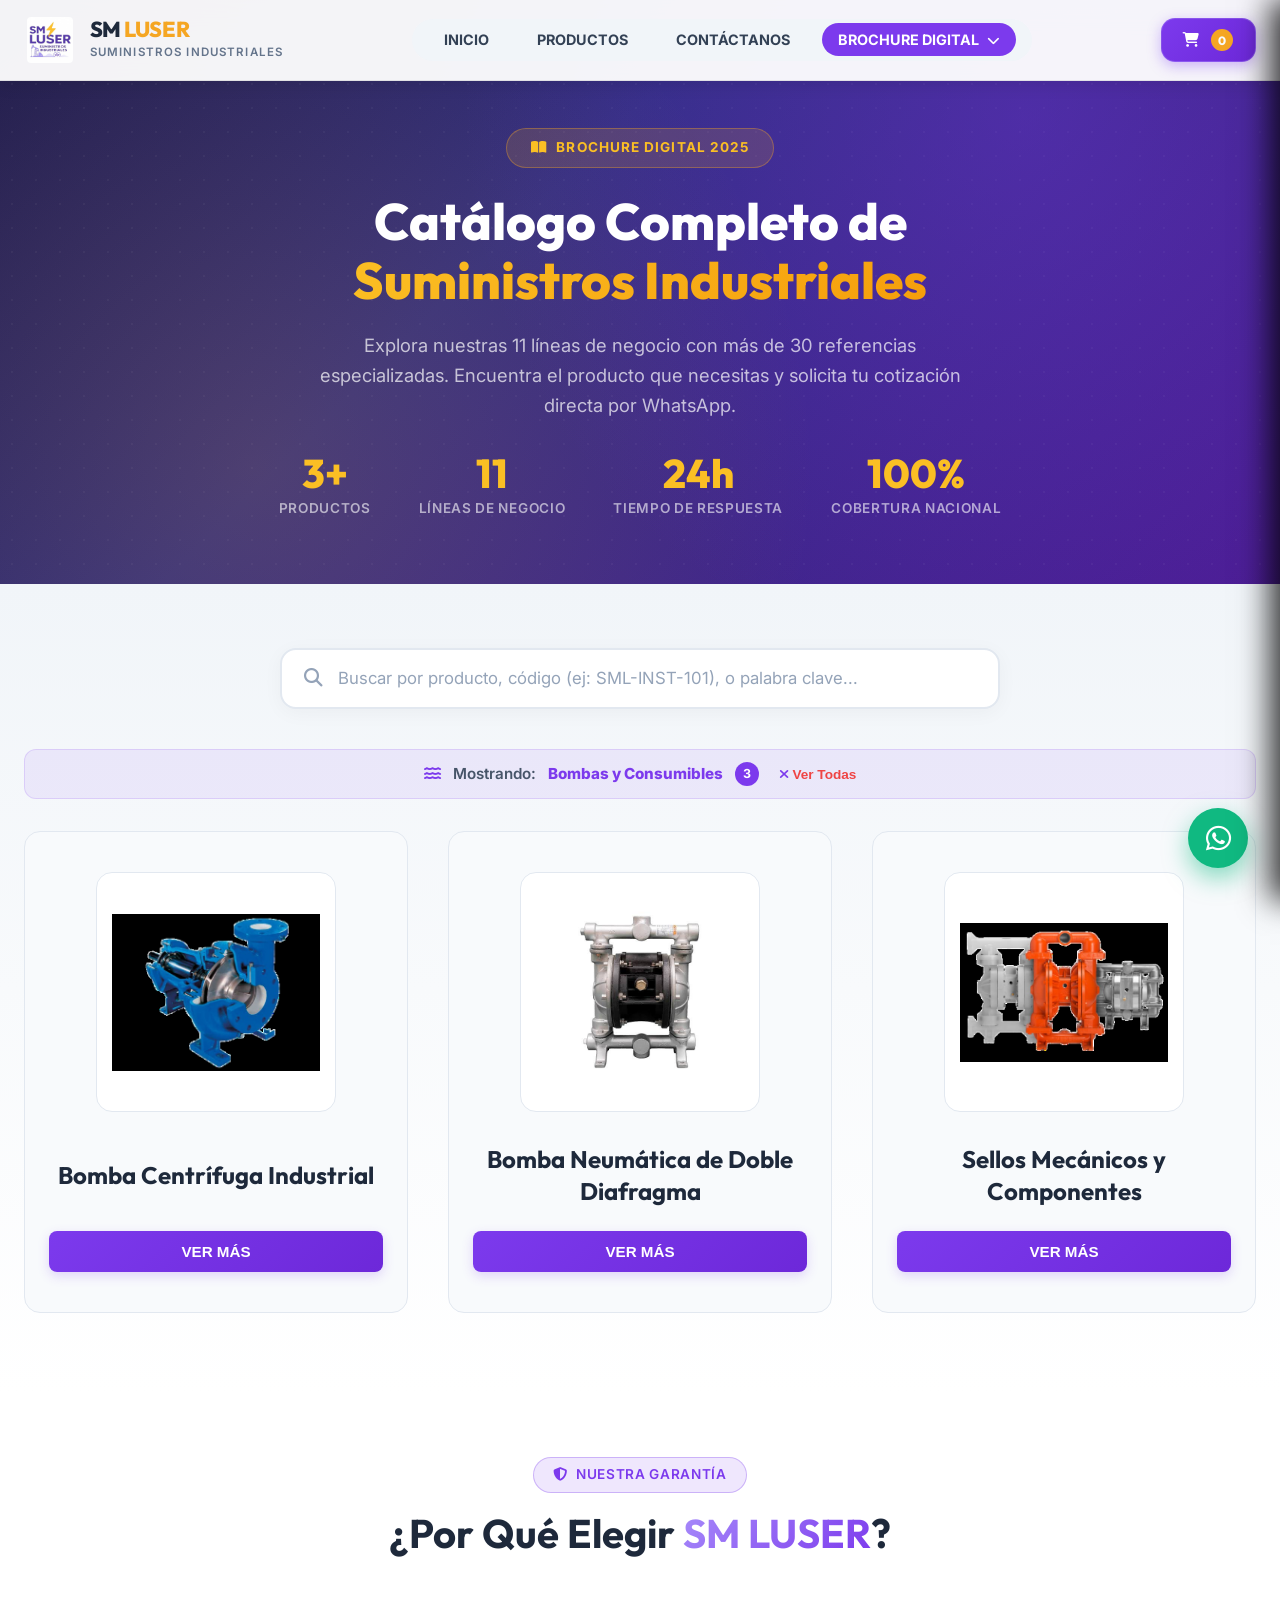
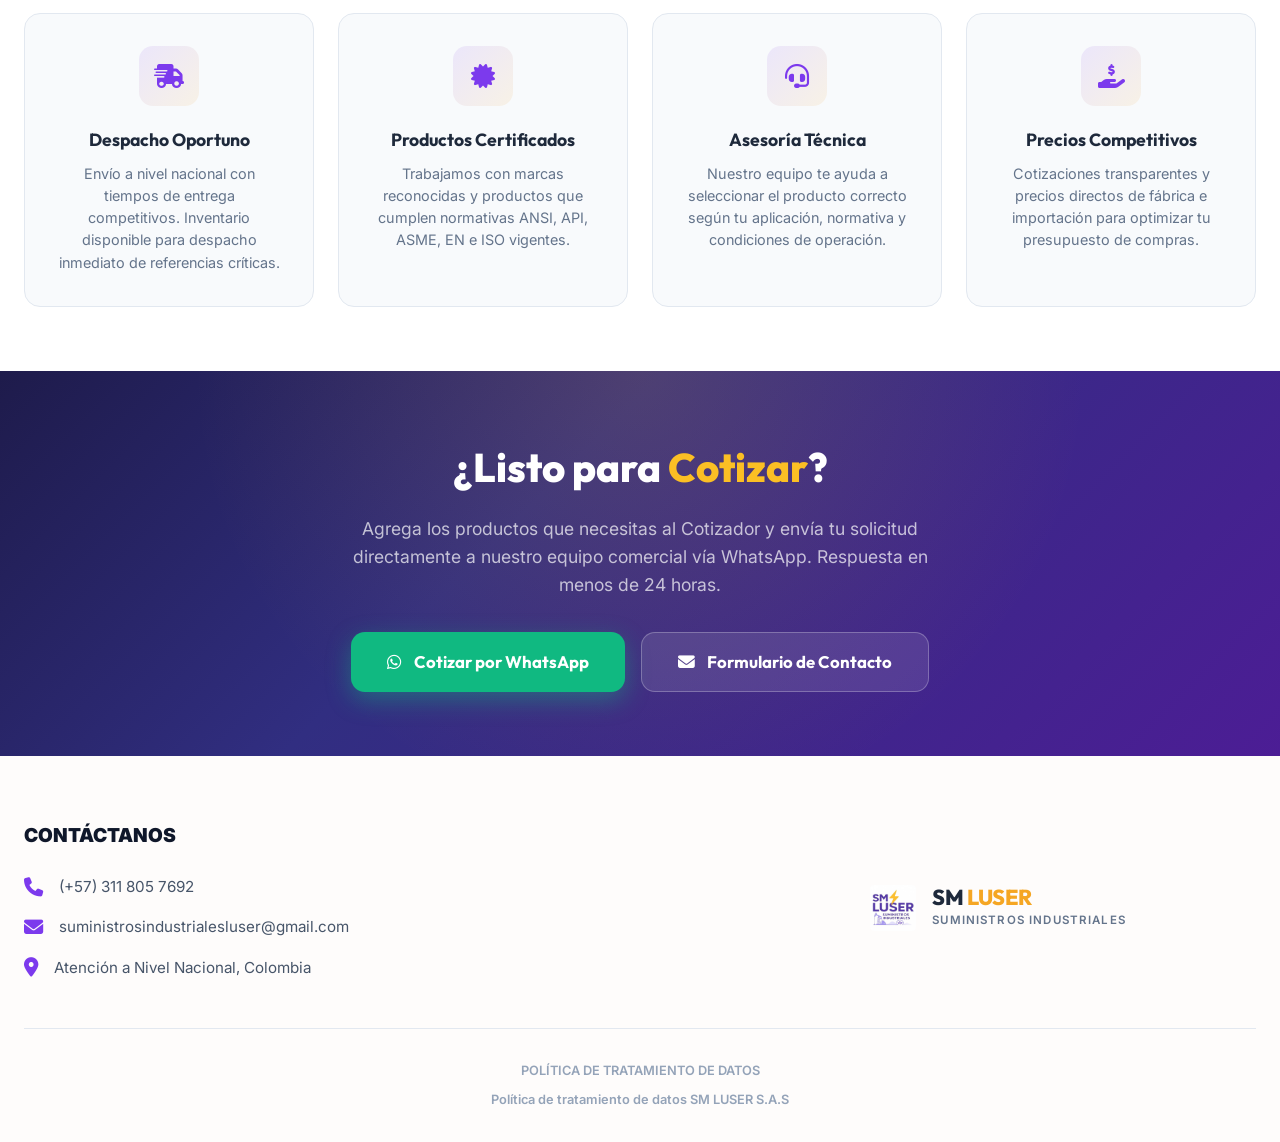
==== commit b1a893c9: "Actualizar todas las páginas de líneas con hero personalizado y corregir bug de JS (app.js)" ====
--- a/bombas.html
+++ b/bombas.html
@@ -744,132 +744,38 @@
 
   <!-- Brochure-specific init -->
   <script>
-    // Render category line cards
-    function renderBrochureLines() {
-      const grid = document.getElementById('brochureLinesGrid');
-      if (!grid || !window.CATEGORIES_DATA) return;
-
-      grid.innerHTML = window.CATEGORIES_DATA.map(cat => `
-        <div class="brochure-line-card ${state.activeCategory === cat.id ? 'active-line' : ''}" 
-             onclick="setBrochureCategory('${cat.id}')">
-          <div class="brochure-line-icon">
-            <i class="fa-solid ${cat.icon}"></i>
-          </div>
-          <div class="brochure-line-name">${cat.name}</div>
-        </div>
-      `).join('');
-    }
-
-    function setBrochureCategory(catId) {
-      state.activeCategory = catId;
-      renderBrochureLines();
-      renderProductsGrid();
-      updateActiveCategoryBar();
-      
-      // Scroll to catalog
-      const catalogSection = document.getElementById('catalogo');
-      if (catalogSection) {
-        catalogSection.scrollIntoView({ behavior: 'smooth', block: 'start' });
-      }
-    }
-
     function updateActiveCategoryBar() {
       const bar = document.getElementById('activeCategoryBar');
       if (!bar) return;
 
-      if (state.activeCategory === 'todas') {
-        bar.style.display = 'none';
-        return;
-      }
-
-      const cat = window.CATEGORIES_DATA.find(c => c.id === state.activeCategory);
-      if (!cat) return;
-
       const count = window.PRODUCTS_DATA.filter(p => p.category === state.activeCategory).length;
 
       bar.style.display = 'flex';
       bar.innerHTML = `
-        <i class="fa-solid ${cat.icon}"></i>
+        <i class="fa-solid fa-water"></i>
         <span>Mostrando: </span>
-        <span class="cat-name">${cat.name}</span>
+        <span class="cat-name">Bombas y Consumibles</span>
         <span class="cat-count">${count}</span>
-        <button class="btn-clear-filter" onclick="setBrochureCategory('todas')">
+        <button class="btn-clear-filter" onclick="window.location.href='catalogo.html'">
           <i class="fa-solid fa-xmark"></i> Ver Todas
         </button>
       `;
     }
 
-    // Update product count stat dynamically
+    // Update product count stat dynamically (only Bombas y Consumibles products)
     function updateStatProducts() {
       const el = document.getElementById('statProducts');
       if (el && window.PRODUCTS_DATA) {
-        el.textContent = window.PRODUCTS_DATA.length + '+';
+        const count = window.PRODUCTS_DATA.filter(p => p.category === 'bombas').length;
+        el.textContent = count + '+';
       }
     }
-
-    // Override the reset search to also update brochure UI
-    const _originalResetSearch = window.resetSearch;
-    window.resetSearch = function() {
-      if (_originalResetSearch) _originalResetSearch();
-      renderBrochureLines();
-      updateActiveCategoryBar();
-    };
 
     // Init brochure on DOM ready
     document.addEventListener('DOMContentLoaded', () => {
-      renderBrochureLines();
       updateActiveCategoryBar();
       updateStatProducts();
-      highlightActiveDropdownItem();
-      personalizeHeroForCategory();
     });
-
-    // Highlight the active dropdown item in the nav
-    function highlightActiveDropdownItem() {
-      const path = window.location.pathname;
-      const dropdownLinks = document.querySelectorAll('.nav-dropdown-content a');
-      dropdownLinks.forEach(link => {
-        const href = link.getAttribute('href') || '';
-        if (href && path.endsWith(href)) {
-          link.classList.add('active-dropdown-item');
-        }
-      });
-    }
-
-    // Personalize hero banner when filtering by category
-    function personalizeHeroForCategory() {
-      const path = window.location.pathname;
-      if (!window.CATEGORIES_DATA) return;
-
-      let activeCatId = null;
-      window.CATEGORIES_DATA.forEach(c => {
-        if (c.id !== 'todas' && path.includes(c.id + '.html')) {
-          activeCatId = c.id;
-        }
-      });
-      
-      if (!activeCatId) return;
-
-      const cat = window.CATEGORIES_DATA.find(c => c.id === activeCatId);
-      if (!cat) return;
-
-      const heroTitle = document.querySelector('.brochure-hero-title');
-      const heroSubtitle = document.querySelector('.brochure-hero-subtitle');
-      const heroBadge = document.querySelector('.brochure-hero-badge');
-
-      if (heroTitle) {
-        heroTitle.innerHTML = `<span>${cat.name}</span><br>Suministros Industriales`;
-      }
-      if (heroSubtitle) {
-        heroSubtitle.textContent = cat.description || `Explora nuestra línea completa de ${cat.name}. Solicita tu cotización directa por WhatsApp.`;
-      }
-      if (heroBadge) {
-        heroBadge.innerHTML = `<i class="fa-solid ${cat.icon}"></i> ${cat.name}`;
-      }
-    }
-
-    // Expose
-    window.setBrochureCategory = setBrochureCategory;
   </script>
 </body>
 </html>
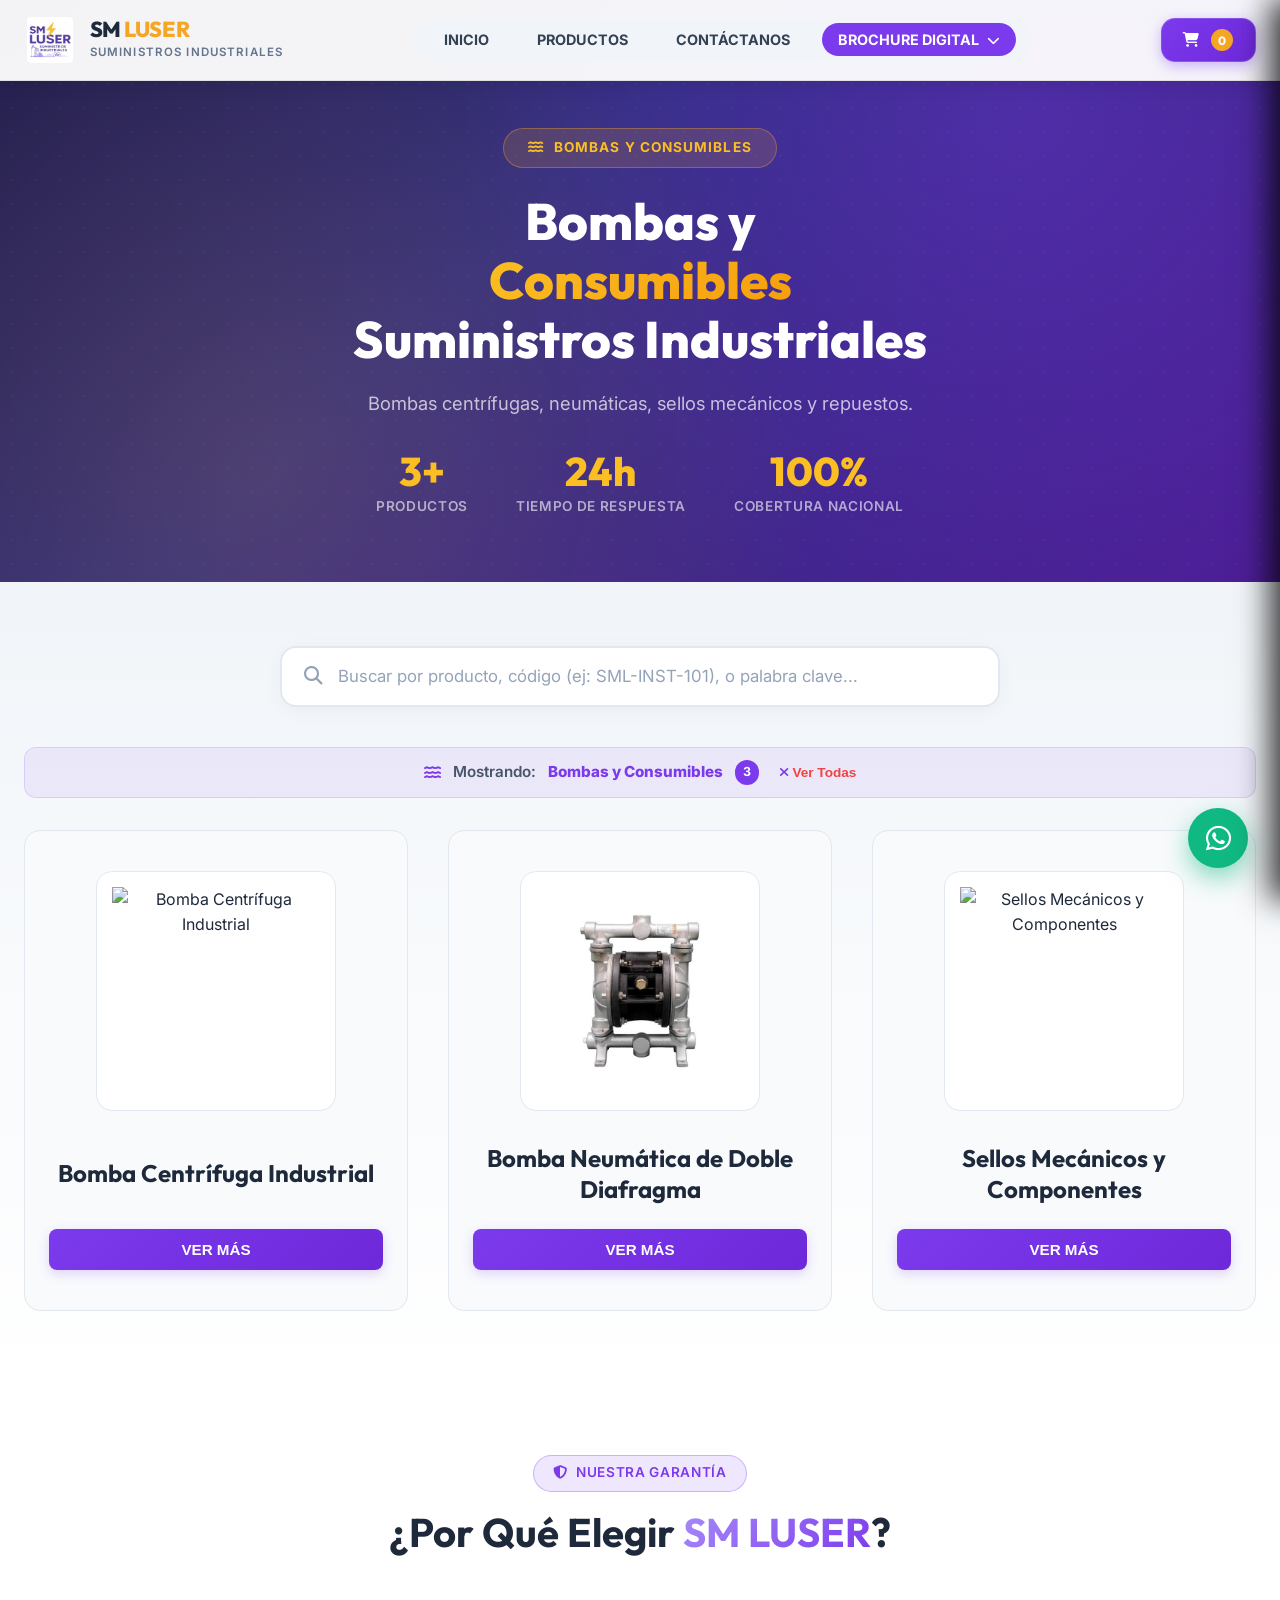
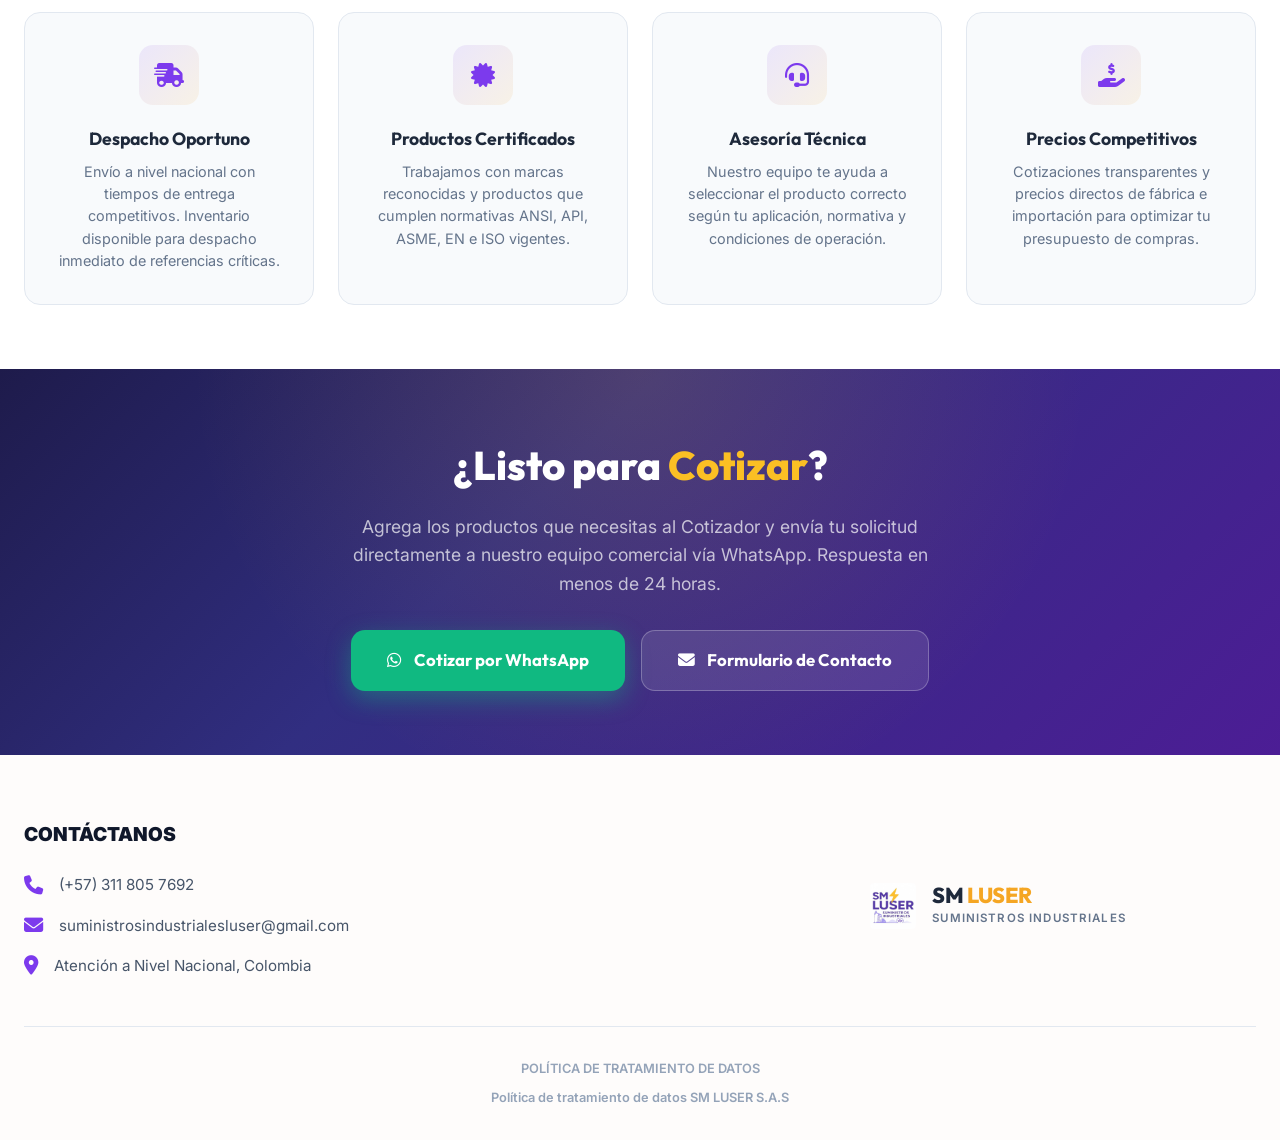
==== commit ddd190e4: "Completar personalización de hero banner en las 10 páginas de líneas restantes" ====
--- a/bombas.html
+++ b/bombas.html
@@ -536,28 +536,23 @@
     </div>
   </header>
 
-  <!-- BROCHURE HERO BANNER -->
+  <!-- BROCHURE HERO BANNER - BOMBAS Y CONSUMIBLES -->
   <section class="brochure-hero" style="padding-top: 8rem;">
     <div class="container">
       <div class="brochure-hero-content">
         <span class="brochure-hero-badge">
-          <i class="fa-solid fa-book-open"></i> Brochure Digital 2025
+          <i class="fa-solid fa-water"></i> Bombas y Consumibles
         </span>
         <h1 class="brochure-hero-title">
-          Catálogo Completo de<br><span>Suministros Industriales</span>
+          Bombas y<br><span>Consumibles</span><br>Suministros Industriales
         </h1>
         <p class="brochure-hero-subtitle">
-          Explora nuestras 11 líneas de negocio con más de 30 referencias especializadas. 
-          Encuentra el producto que necesitas y solicita tu cotización directa por WhatsApp.
+          Bombas centrífugas, neumáticas, sellos mecánicos y repuestos.
         </p>
         <div class="brochure-hero-stats">
           <div class="brochure-stat">
-            <div class="brochure-stat-number" id="statProducts">30+</div>
+            <div class="brochure-stat-number" id="statProducts">10+</div>
             <div class="brochure-stat-label">Productos</div>
-          </div>
-          <div class="brochure-stat">
-            <div class="brochure-stat-number">11</div>
-            <div class="brochure-stat-label">Líneas de Negocio</div>
           </div>
           <div class="brochure-stat">
             <div class="brochure-stat-number">24h</div>
@@ -571,8 +566,6 @@
       </div>
     </div>
   </section>
-
-
 
   <!-- CATÁLOGO DE PRODUCTOS -->
   <section id="catalogo" class="brochure-catalog-section">
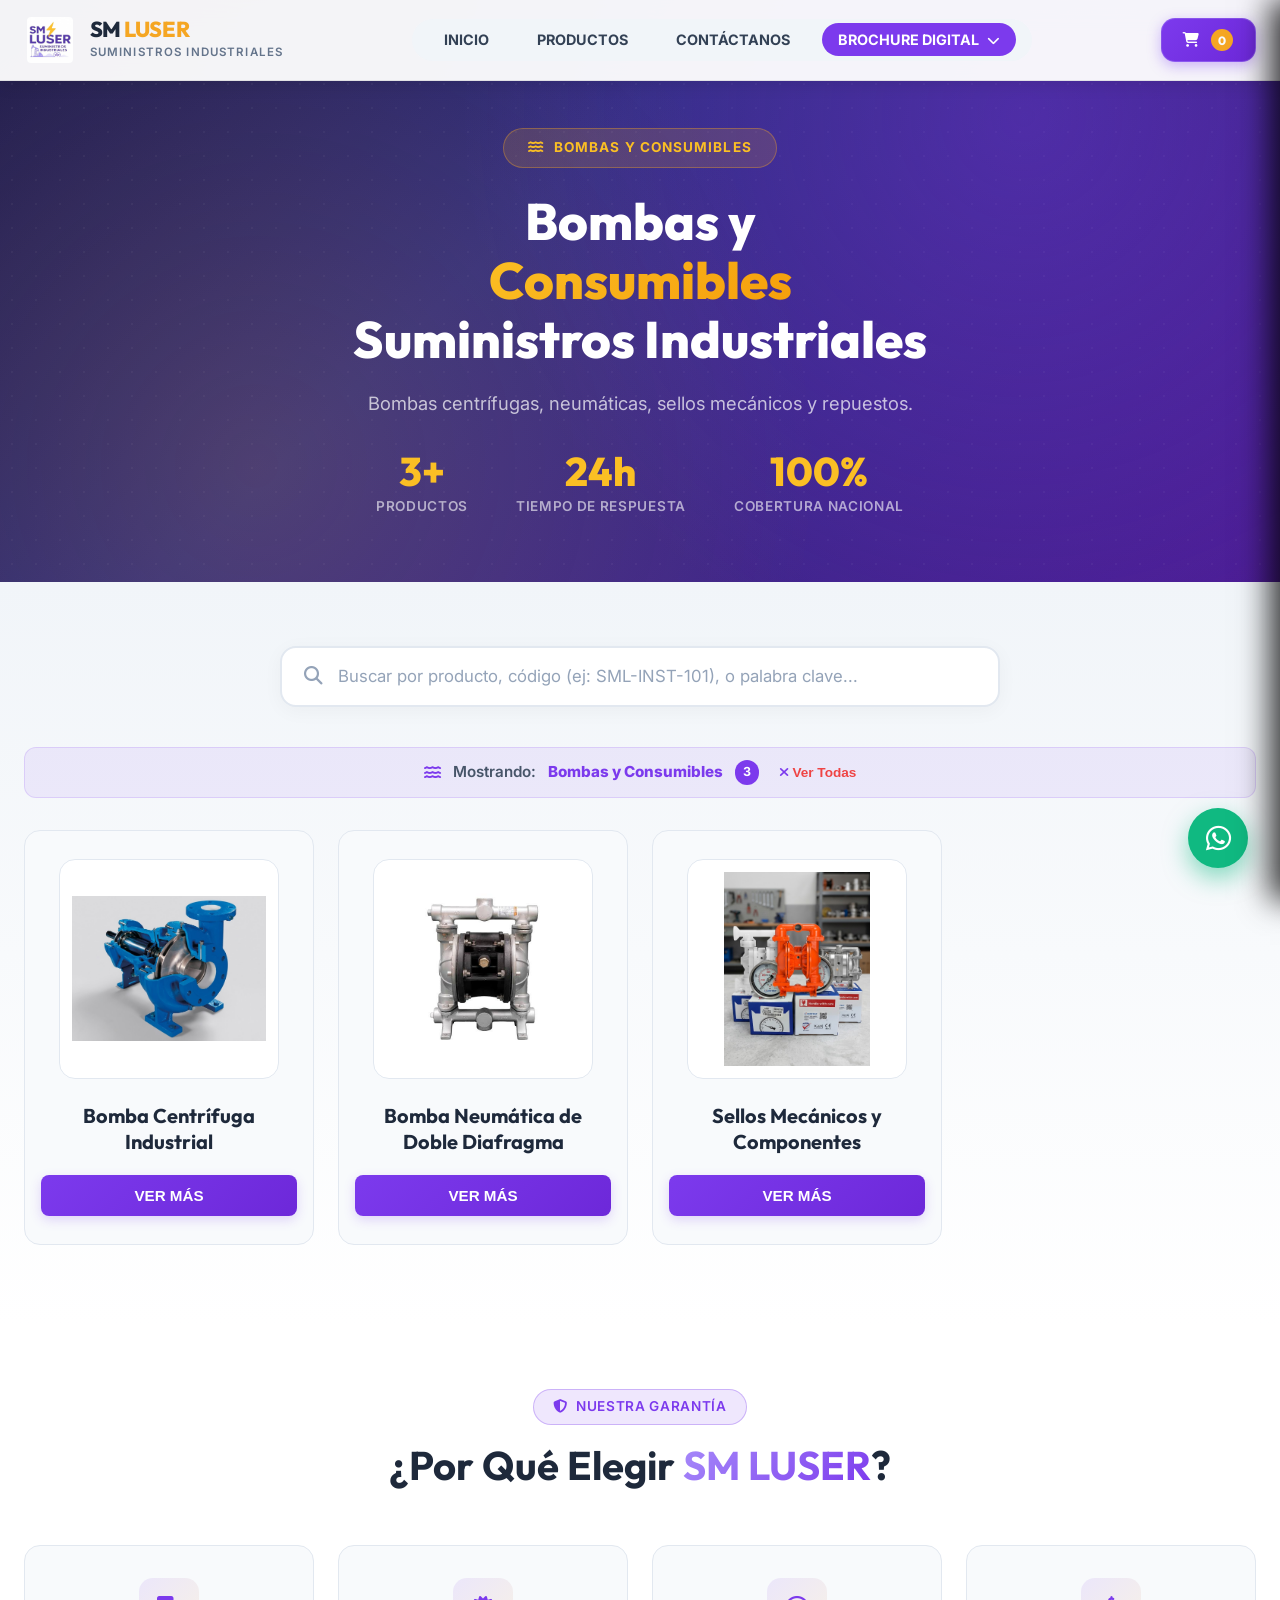
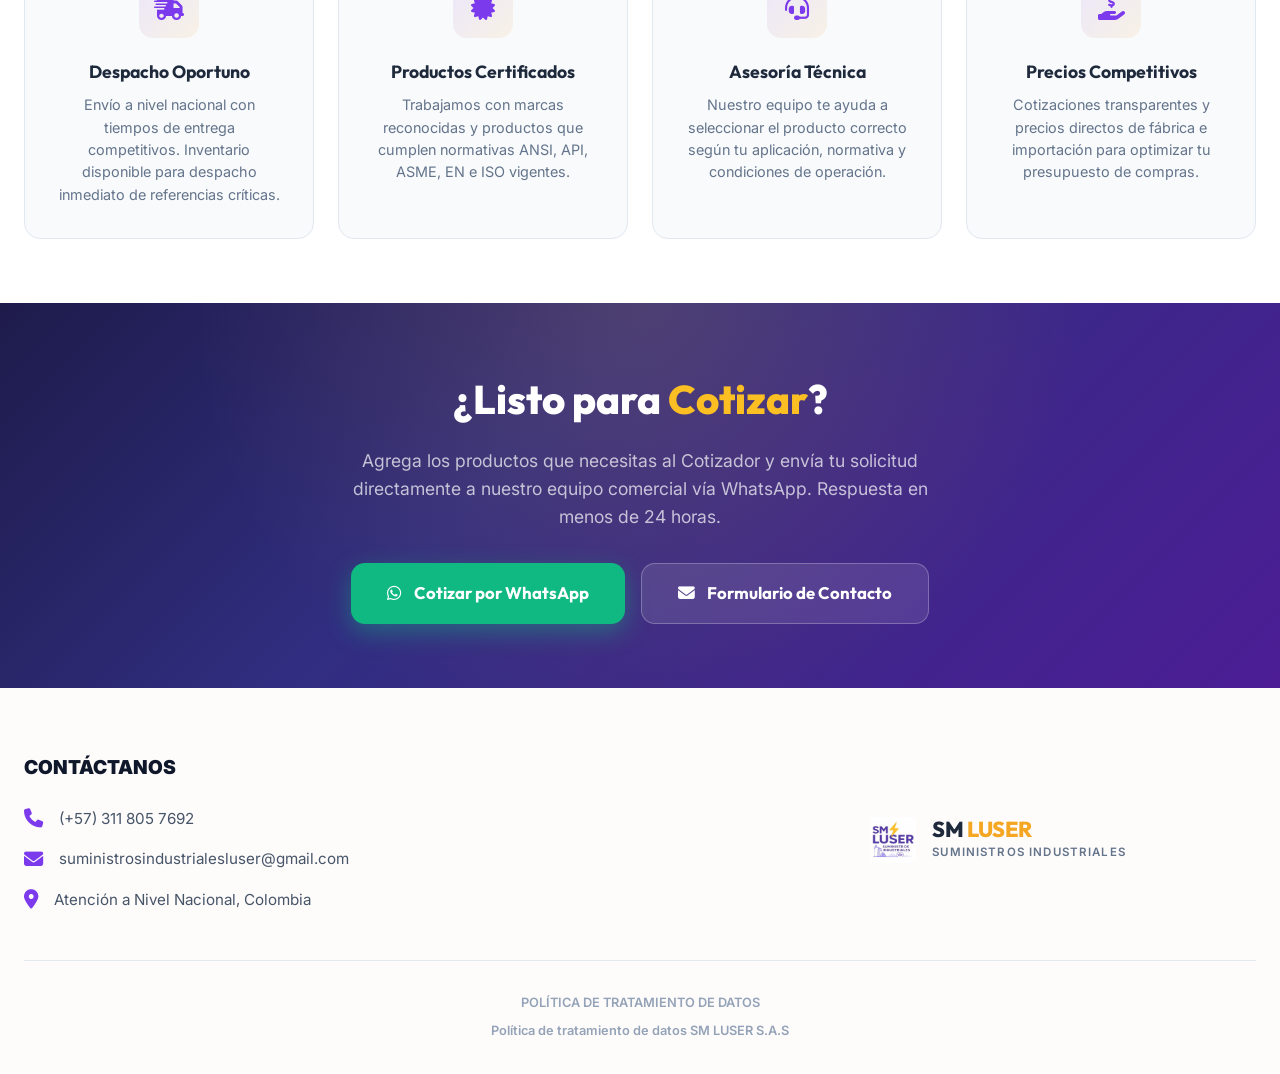
==== commit 392b36e5: "Optimizar responsividad al 100% en dispositivos móviles (Menú Hamburguesa con Acordeón, Grilla de Cu" ====
--- a/bombas.html
+++ b/bombas.html
@@ -474,7 +474,7 @@
     @media (max-width: 480px) {
       .brochure-hero-title { font-size: 1.65rem; }
       .brochure-hero-subtitle { font-size: 0.95rem; }
-      .brochure-lines-grid { grid-template-columns: repeat(3, 1fr); }
+      .brochure-lines-grid { grid-template-columns: repeat(2, 1fr); gap: 0.75rem; }
       .brochure-line-name { font-size: 0.75rem; }
     }
   </style>
@@ -509,6 +509,7 @@
           <li class="nav-dropdown">
             <a href="catalogo.html" class="nav-link active-pill">BROCHURE DIGITAL <i class="fa-solid fa-chevron-down" style="font-size: 0.8rem; margin-left: 5px;"></i></a>
             <div class="nav-dropdown-content">
+              <a href="catalogo.html" style="font-weight: 700; color: #7c3aed; border-bottom: 1px solid #e2e8f0; margin-bottom: 4px; padding-bottom: 8px;"><i class="fa-solid fa-layer-group"></i> Ver Brochure General</a>
               <a href="instrumentacion.html">Instrumentación</a>
               <a href="bombas.html">Bombas y Consumibles</a>
               <a href="fluidos.html">Manejo y Control de Fluidos</a>
--- a/css/styles.css
+++ b/css/styles.css
@@ -1757,6 +1757,9 @@
     top: 70px;
     left: 0;
     width: 100%;
+    max-height: calc(100vh - 70px);
+    overflow-y: auto;
+    -webkit-overflow-scrolling: touch;
     background: var(--bg-card);
     padding: 1.5rem;
     box-shadow: 0 10px 20px rgba(0,0,0,0.2);
@@ -1772,6 +1775,36 @@
   .mobile-nav-toggle {
     display: block;
     margin-left: 0.5rem;
+  }
+
+  /* Estilos del Dropdown en Móvil (Acordeón) */
+  .nav-dropdown {
+    width: 100%;
+  }
+  .nav-dropdown-content {
+    position: static !important;
+    display: none !important;
+    opacity: 1 !important;
+    box-shadow: none !important;
+    background: rgba(124, 58, 237, 0.05);
+    border: 1px solid rgba(124, 58, 237, 0.15);
+    border-radius: 12px;
+    margin: 0.5rem 0 1rem;
+    padding: 0.5rem;
+    width: 100%;
+    min-width: 0;
+    z-index: 1;
+  }
+  .nav-dropdown.mobile-open .nav-dropdown-content {
+    display: block !important;
+    animation: fadeIn 0.25s ease;
+  }
+  .nav-dropdown-content a {
+    padding: 12px 16px;
+    font-size: 0.9rem;
+    border-radius: 8px;
+    white-space: normal;
+    word-break: break-word;
   }
 
   /* Hero */
